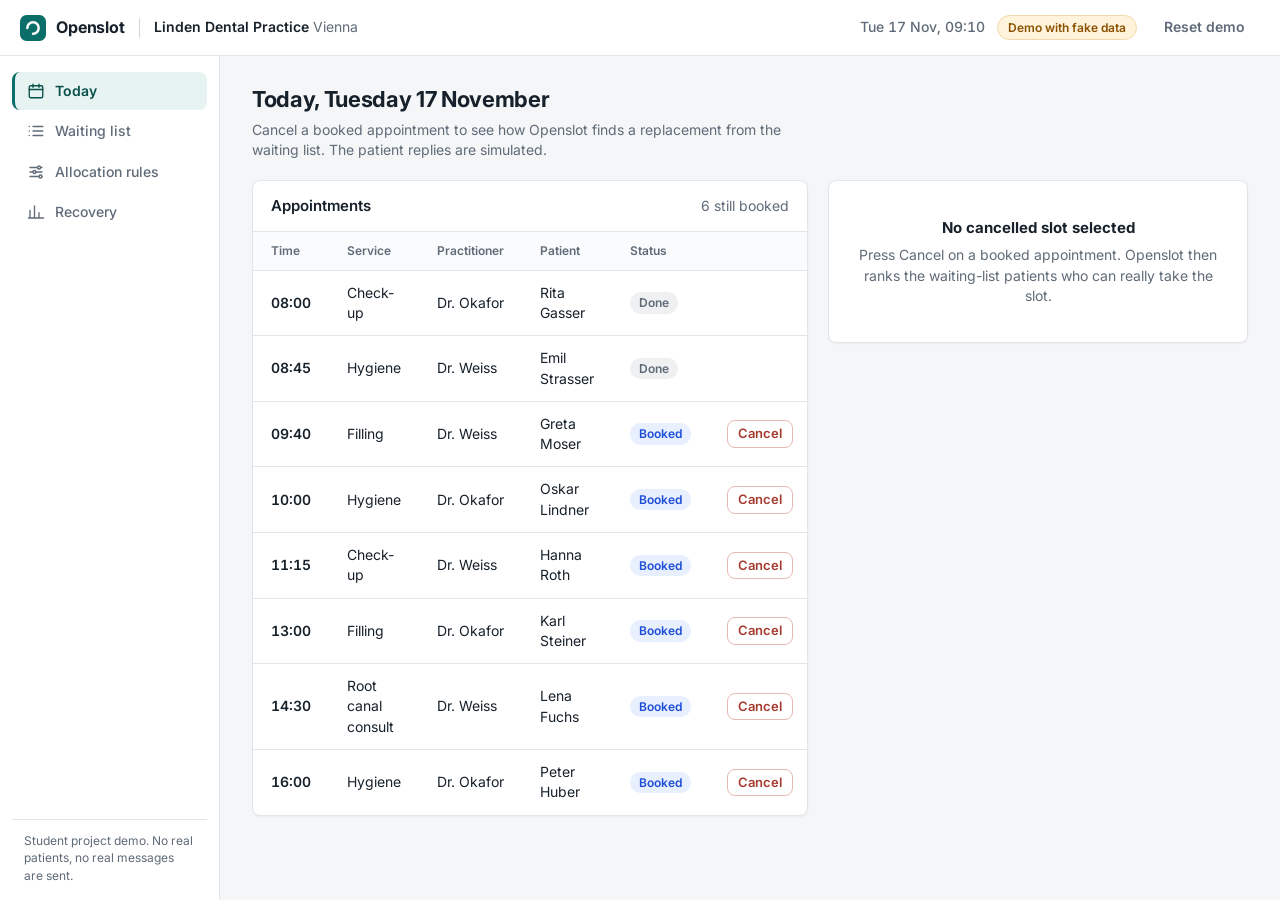
==== index.html @ 8bf47a6f "Openslot demo v1: today, waiting list, rules, recovery Co-Authored-By: Claude Sonnet 5.5 <noreply@an" ====
<!doctype html>
<html lang="en">
<head>
  <meta charset="utf-8">
  <meta name="viewport" content="width=device-width, initial-scale=1">
  <title>Openslot · Cancellation recovery demo</title>
  <meta name="description" content="Demo of Openslot, a cancellation recovery tool for independent clinics. All data is fictional.">
  <link rel="icon" href="data:image/svg+xml,%3Csvg xmlns='http://www.w3.org/2000/svg' viewBox='0 0 32 32'%3E%3Crect width='32' height='32' rx='8' fill='%230b6e68'/%3E%3Cpath d='M9 16a7 7 0 1 1 7 7' fill='none' stroke='white' stroke-width='3' stroke-linecap='round'/%3E%3C/svg%3E">
  <link rel="preconnect" href="https://fonts.googleapis.com">
  <link rel="preconnect" href="https://fonts.gstatic.com" crossorigin>
  <link href="https://fonts.googleapis.com/css2?family=Inter:wght@400;500;600;700&display=swap" rel="stylesheet">
  <link rel="stylesheet" href="styles.css">
</head>
<body>
  <a class="skip" href="#main">Skip to content</a>
  <header class="topbar">
    <div class="brand">
      <svg class="logo" viewBox="0 0 32 32" aria-hidden="true"><rect width="32" height="32" rx="8" fill="currentColor"/><path d="M9 16a7 7 0 1 1 7 7" fill="none" stroke="#fff" stroke-width="3" stroke-linecap="round"/></svg>
      <span class="wordmark">Openslot</span>
      <span class="divider" aria-hidden="true"></span>
      <span class="clinic">Linden Dental Practice <span class="muted">Vienna</span></span>
    </div>
    <div class="topbar-right">
      <span class="clock" id="clock" aria-live="polite"></span>
      <span class="demo-tag">Demo with fake data</span>
      <button class="btn ghost" id="reset" type="button">Reset demo</button>
    </div>
  </header>
  <div class="shell">
    <nav class="nav" aria-label="Main">
      <a href="#/today" data-route="today"><svg viewBox="0 0 24 24" aria-hidden="true"><rect x="3" y="5" width="18" height="16" rx="2"/><path d="M3 10h18M8 3v4M16 3v4"/></svg>Today</a>
      <a href="#/waiting" data-route="waiting"><svg viewBox="0 0 24 24" aria-hidden="true"><path d="M8 6h13M8 12h13M8 18h13M3 6h.01M3 12h.01M3 18h.01"/></svg>Waiting list</a>
      <a href="#/rules" data-route="rules"><svg viewBox="0 0 24 24" aria-hidden="true"><path d="M4 6h10M18 6h2M4 12h4M12 12h8M4 18h12M20 18h0"/><circle cx="16" cy="6" r="2"/><circle cx="10" cy="12" r="2"/><circle cx="18" cy="18" r="2"/></svg>Allocation rules</a>
      <a href="#/recovery" data-route="recovery"><svg viewBox="0 0 24 24" aria-hidden="true"><path d="M4 20V10M10 20V4M16 20v-7M22 20H2"/></svg>Recovery</a>
      <p class="nav-note">Student project demo. No real patients, no real messages are sent.</p>
    </nav>
    <main id="main" tabindex="-1"></main>
  </div>
  <div id="drawer-root"></div>
  <script src="app.js"></script>
</body>
</html>
---- styles.css ----
:root{
  --bg:#f5f6f7; --surface:#ffffff; --ink:#17212b; --muted:#5f6b78; --line:#e2e6ea; --line-strong:#cfd6dd;
  --brand:#0b6e68; --brand-ink:#08504c; --brand-bg:#e7f3f1;
  --warn:#8a5200; --warn-bg:#fff3dc; --bad:#a63a2f; --bad-bg:#fdeceb; --ok:#14683a; --ok-bg:#e6f4ea; --info:#1d4ed8; --info-bg:#e8effe;
  --radius:8px; --shadow:0 1px 2px rgba(16,24,40,.05);
  --font:"Inter",system-ui,-apple-system,"Segoe UI",Roboto,Helvetica,Arial,sans-serif;
}
*{box-sizing:border-box}
html,body{margin:0}
body{font-family:var(--font);background:var(--bg);color:var(--ink);font-size:14px;line-height:1.45;-webkit-font-smoothing:antialiased}
h1,h2,h3,p{margin:0}
button{font:inherit;color:inherit}
a{color:inherit}
.muted{color:var(--muted);font-weight:400}
.skip{position:absolute;left:-999px;top:8px;background:var(--ink);color:#fff;padding:8px 12px;border-radius:6px;z-index:100}
.skip:focus{left:8px}
:focus-visible{outline:2px solid var(--brand);outline-offset:2px;border-radius:4px}

/* top bar */
.topbar{height:56px;background:var(--surface);border-bottom:1px solid var(--line);display:flex;align-items:center;justify-content:space-between;padding:0 20px;position:sticky;top:0;z-index:20}
.brand{display:flex;align-items:center;gap:10px;min-width:0}
.logo{width:26px;height:26px;color:var(--brand);flex:none}
.wordmark{font-weight:700;font-size:16px;letter-spacing:-.01em}
.divider{width:1px;height:20px;background:var(--line-strong);margin:0 4px}
.clinic{font-weight:600;white-space:nowrap;overflow:hidden;text-overflow:ellipsis}
.topbar-right{display:flex;align-items:center;gap:12px}
.clock{font-variant-numeric:tabular-nums;color:var(--muted);font-weight:500}
.demo-tag{background:var(--warn-bg);color:var(--warn);border:1px solid #f0d9a8;padding:3px 10px;border-radius:999px;font-size:12px;font-weight:600;white-space:nowrap}

/* layout */
.shell{display:grid;grid-template-columns:220px 1fr;min-height:calc(100vh - 56px)}
.nav{background:var(--surface);border-right:1px solid var(--line);padding:16px 12px;display:flex;flex-direction:column;gap:2px}
.nav a{display:flex;align-items:center;gap:10px;padding:9px 12px;border-radius:var(--radius);text-decoration:none;font-weight:500;color:var(--muted);border-left:3px solid transparent}
.nav a svg{width:18px;height:18px;fill:none;stroke:currentColor;stroke-width:1.8;stroke-linecap:round;stroke-linejoin:round;flex:none}
.nav a:hover{background:#f1f3f5;color:var(--ink)}
.nav a[aria-current="page"]{background:var(--brand-bg);color:var(--brand-ink);border-left-color:var(--brand);font-weight:600}
.nav-note{margin-top:auto;font-size:12px;color:var(--muted);padding:12px 12px 0;border-top:1px solid var(--line)}
main{padding:28px 32px 56px;max-width:1380px;width:100%;outline:none}
.page-head{display:flex;align-items:flex-end;justify-content:space-between;gap:16px;margin-bottom:20px;flex-wrap:wrap}
.page-head h1{font-size:22px;letter-spacing:-.015em;font-weight:700}
.page-head p{color:var(--muted);margin-top:4px;max-width:62ch}

/* components */
.card{background:var(--surface);border:1px solid var(--line);border-radius:var(--radius);box-shadow:var(--shadow)}
.card-head{padding:14px 18px;border-bottom:1px solid var(--line);display:flex;justify-content:space-between;align-items:center;gap:12px}
.card-head h2{font-size:15px;font-weight:600}
.card-body{padding:18px}
.btn{border:1px solid var(--line-strong);background:var(--surface);padding:7px 14px;border-radius:var(--radius);font-weight:600;cursor:pointer;line-height:1.2}
.btn:hover{background:#f4f6f8}
.btn.primary{background:var(--brand);border-color:var(--brand);color:#fff}
.btn.primary:hover{background:var(--brand-ink)}
.btn.danger{color:var(--bad);border-color:#e7b9b4}
.btn.danger:hover{background:var(--bad-bg)}
.btn.ghost{border-color:transparent;color:var(--muted)}
.btn.ghost:hover{background:#eef0f2;color:var(--ink)}
.btn.small{padding:5px 10px;font-size:13px}
.btn[disabled]{opacity:.5;cursor:not-allowed}
.chip{display:inline-flex;align-items:center;gap:5px;padding:2px 9px;border-radius:999px;font-size:12px;font-weight:600;white-space:nowrap}
.chip.ok{background:var(--ok-bg);color:var(--ok)}
.chip.bad{background:var(--bad-bg);color:var(--bad)}
.chip.warn{background:var(--warn-bg);color:var(--warn)}
.chip.info{background:var(--info-bg);color:var(--info)}
.chip.neutral{background:#eef0f2;color:var(--muted)}
.chip.brand{background:var(--brand-bg);color:var(--brand-ink)}

/* tables */
table{border-collapse:collapse;width:100%}
th{text-align:left;font-size:12px;font-weight:600;color:var(--muted);padding:10px 18px;border-bottom:1px solid var(--line);background:#fafbfc;white-space:nowrap}
td{padding:12px 18px;border-bottom:1px solid var(--line);vertical-align:middle}
tr:last-child td{border-bottom:0}
tbody tr.row-sel{background:var(--brand-bg)}
tbody tr.clickable{cursor:pointer}
tbody tr.clickable:hover{background:#f7f9fa}
td.num,th.num{text-align:right;font-variant-numeric:tabular-nums}
.time{font-variant-numeric:tabular-nums;font-weight:600}
.dim{color:var(--muted)}
.table-wrap{overflow-x:auto}

/* today layout */
.split{display:grid;grid-template-columns:minmax(0,1fr) 420px;gap:20px;align-items:start}
.panel{position:sticky;top:76px}
.empty{padding:36px 24px;text-align:center;color:var(--muted)}
.empty h3{color:var(--ink);font-size:15px;margin-bottom:6px}
.slot-summary{display:grid;grid-template-columns:repeat(3,1fr);gap:12px;padding:16px 18px;border-bottom:1px solid var(--line)}
.kv span{display:block;font-size:12px;color:var(--muted);font-weight:500}
.kv strong{font-size:15px}
.section-title{font-size:12px;font-weight:600;color:var(--muted);text-transform:uppercase;letter-spacing:.04em;padding:14px 18px 8px}
.cand{display:grid;grid-template-columns:28px 1fr;gap:12px;padding:12px 18px;border-top:1px solid var(--line)}
.cand:first-of-type{border-top:0}
.rank{width:26px;height:26px;border-radius:50%;background:var(--brand-bg);color:var(--brand-ink);display:grid;place-items:center;font-weight:700;font-size:13px}
.cand.out .rank{background:#eef0f2;color:var(--muted)}
.cand-name{font-weight:600;display:flex;gap:8px;align-items:center;flex-wrap:wrap}
.cand-meta{color:var(--muted);font-size:13px;margin-top:2px}
.checks{display:flex;gap:6px;flex-wrap:wrap;margin-top:8px}
.panel-actions{padding:14px 18px;border-top:1px solid var(--line);display:flex;gap:10px;flex-wrap:wrap;background:#fafbfc;border-radius:0 0 var(--radius) var(--radius)}
.banner{margin:16px 18px;padding:12px 14px;border-radius:var(--radius);font-weight:500}
.banner.ok{background:var(--ok-bg);color:var(--ok)}
.banner.bad{background:var(--bad-bg);color:var(--bad)}
.banner.info{background:var(--info-bg);color:var(--info)}
.timeline{list-style:none;margin:0;padding:6px 18px 16px}
.timeline li{display:grid;grid-template-columns:52px 1fr;gap:8px;padding:6px 0;font-size:13px}
.timeline .t{color:var(--muted);font-variant-numeric:tabular-nums}

/* phone */
.phone-wrap{padding:18px;display:flex;justify-content:center;background:#fafbfc;border-bottom:1px solid var(--line)}
.phone{width:260px;background:#101820;border-radius:30px;padding:12px 10px 18px;box-shadow:0 8px 24px rgba(16,24,40,.18)}
.phone-notch{width:70px;height:6px;background:#2a3541;border-radius:4px;margin:0 auto 10px}
.phone-screen{background:#f2f4f6;border-radius:20px;padding:14px 12px;min-height:180px}
.phone-from{font-size:11px;color:var(--muted);text-align:center;margin-bottom:8px}
.sms{background:#fff;border:1px solid var(--line);border-radius:14px 14px 14px 4px;padding:10px 12px;font-size:13px;line-height:1.4}
.sms.reply{background:var(--brand);color:#fff;border-color:var(--brand);border-radius:14px 14px 4px 14px;margin:8px 0 0 36px;text-align:right}
.sms.reply.no{background:#5f6b78;border-color:#5f6b78}

/* rules */
.rule{display:grid;grid-template-columns:36px 1fr auto;gap:14px;align-items:center;padding:16px 18px;border-top:1px solid var(--line)}
.rule:first-child{border-top:0}
.rule .n{width:28px;height:28px;border-radius:50%;background:var(--brand-bg);color:var(--brand-ink);display:grid;place-items:center;font-weight:700}
.rule.off .n{background:#eef0f2;color:var(--muted)}
.rule h3{font-size:14.5px;font-weight:600}
.rule p{color:var(--muted);margin-top:2px;max-width:60ch}
.rule-ctrl{display:flex;gap:6px;align-items:center}
.switch{position:relative;width:38px;height:22px;flex:none}
.switch input{position:absolute;inset:0;opacity:0;margin:0;cursor:pointer}
.switch span{position:absolute;inset:0;background:#cdd4db;border-radius:999px;transition:background .15s}
.switch span::after{content:"";position:absolute;top:3px;left:3px;width:16px;height:16px;background:#fff;border-radius:50%;transition:transform .15s;box-shadow:0 1px 2px rgba(0,0,0,.2)}
.switch input:checked + span{background:var(--brand)}
.switch input:checked + span::after{transform:translateX(16px)}
.switch input:focus-visible + span{outline:2px solid var(--brand);outline-offset:2px}
.fixed-list{list-style:none;margin:0;padding:6px 18px 14px}
.fixed-list li{padding:8px 0;display:flex;gap:10px;align-items:flex-start;border-top:1px solid var(--line)}
.fixed-list li:first-child{border-top:0}
.tick{color:var(--brand);font-weight:700}
.two-col{display:grid;grid-template-columns:minmax(0,1.5fr) minmax(0,1fr);gap:20px;align-items:start}
.two-col.even{grid-template-columns:minmax(0,1fr) minmax(0,1fr)}
.log td{white-space:nowrap}

/* availability grid */
.mini{display:inline-grid;grid-template-columns:repeat(5,14px);gap:3px}
.mini i{display:block;width:14px;height:14px;border-radius:3px;background:#e7eaee}
.mini i.on{background:var(--brand)}
.mini-legend{display:flex;gap:6px;font-size:11px;color:var(--muted)}
.avail{display:grid;grid-template-columns:90px repeat(5,1fr);gap:6px;align-items:center}
.avail .h{font-size:12px;font-weight:600;color:var(--muted);text-align:center}
.avail .r{font-size:13px;font-weight:500}
.avail .r small{display:block;color:var(--muted);font-weight:400;font-size:11px}
.avail button{height:36px;border-radius:6px;border:1px solid var(--line-strong);background:#fff;cursor:pointer;font-weight:600;color:var(--muted)}
.avail button[aria-pressed="true"]{background:var(--brand);border-color:var(--brand);color:#fff}
.field{display:flex;flex-direction:column;gap:6px;margin-top:18px}
.field label{font-weight:600;font-size:13px}
select,input[type=search]{font:inherit;padding:8px 10px;border:1px solid var(--line-strong);border-radius:var(--radius);background:#fff;min-width:0}
.toolbar{display:flex;gap:10px;flex-wrap:wrap;align-items:center;padding:12px 18px;border-bottom:1px solid var(--line)}
.seg{display:inline-flex;border:1px solid var(--line-strong);border-radius:var(--radius);overflow:hidden}
.seg button{border:0;background:#fff;padding:6px 12px;cursor:pointer;font-weight:500;color:var(--muted);border-right:1px solid var(--line-strong)}
.seg button:last-child{border-right:0}
.seg button[aria-pressed="true"]{background:var(--brand-bg);color:var(--brand-ink);font-weight:600}

/* drawer */
.scrim{position:fixed;inset:0;background:rgba(16,24,40,.35);z-index:40}
.drawer{position:fixed;right:0;top:0;bottom:0;width:min(520px,100%);background:#fff;z-index:50;box-shadow:-8px 0 24px rgba(16,24,40,.15);display:flex;flex-direction:column}
.drawer-head{padding:18px 22px;border-bottom:1px solid var(--line);display:flex;justify-content:space-between;gap:12px;align-items:flex-start}
.drawer-head h2{font-size:17px}
.drawer-body{padding:20px 22px;overflow:auto;flex:1}
.drawer-foot{padding:14px 22px;border-top:1px solid var(--line);display:flex;justify-content:flex-end;gap:10px}
.note{font-size:13px;color:var(--muted);margin-top:14px}

/* recovery */
.kpis{display:grid;grid-template-columns:repeat(6,minmax(0,1fr));gap:14px;margin-bottom:20px}
.kpi{padding:16px 18px}
.kpi span{display:block;font-size:12px;color:var(--muted);font-weight:500}
.kpi strong{display:block;font-size:26px;letter-spacing:-.02em;margin-top:4px;font-variant-numeric:tabular-nums}
.kpi small{color:var(--muted);font-size:12px}
.chart{padding:8px 18px 18px}
.chart svg{width:100%;height:auto;display:block}
.chart text{font-family:var(--font)}

@media (max-width:1180px){
  .kpis{grid-template-columns:repeat(3,minmax(0,1fr))}
  .split{grid-template-columns:1fr}
  .panel{position:static}
  .two-col{grid-template-columns:1fr}
}
@media (max-width:820px){
  .shell{grid-template-columns:1fr}
  .nav{flex-direction:row;overflow-x:auto;border-right:0;border-bottom:1px solid var(--line);padding:8px 10px}
  .nav a{border-left:0;border-bottom:3px solid transparent;border-radius:6px;white-space:nowrap}
  .nav a[aria-current="page"]{border-bottom-color:var(--brand)}
  .nav-note{display:none}
  main{padding:20px 16px 48px}
  .topbar{padding:0 14px}
  .clinic,.divider,.clock{display:none}
  .kpis{grid-template-columns:repeat(2,minmax(0,1fr))}
  .demo-tag{font-size:11px;padding:3px 8px}
  .rule{grid-template-columns:32px 1fr}
  .rule-ctrl{grid-column:2}
}
@media (prefers-reduced-motion:reduce){*{transition:none!important}}
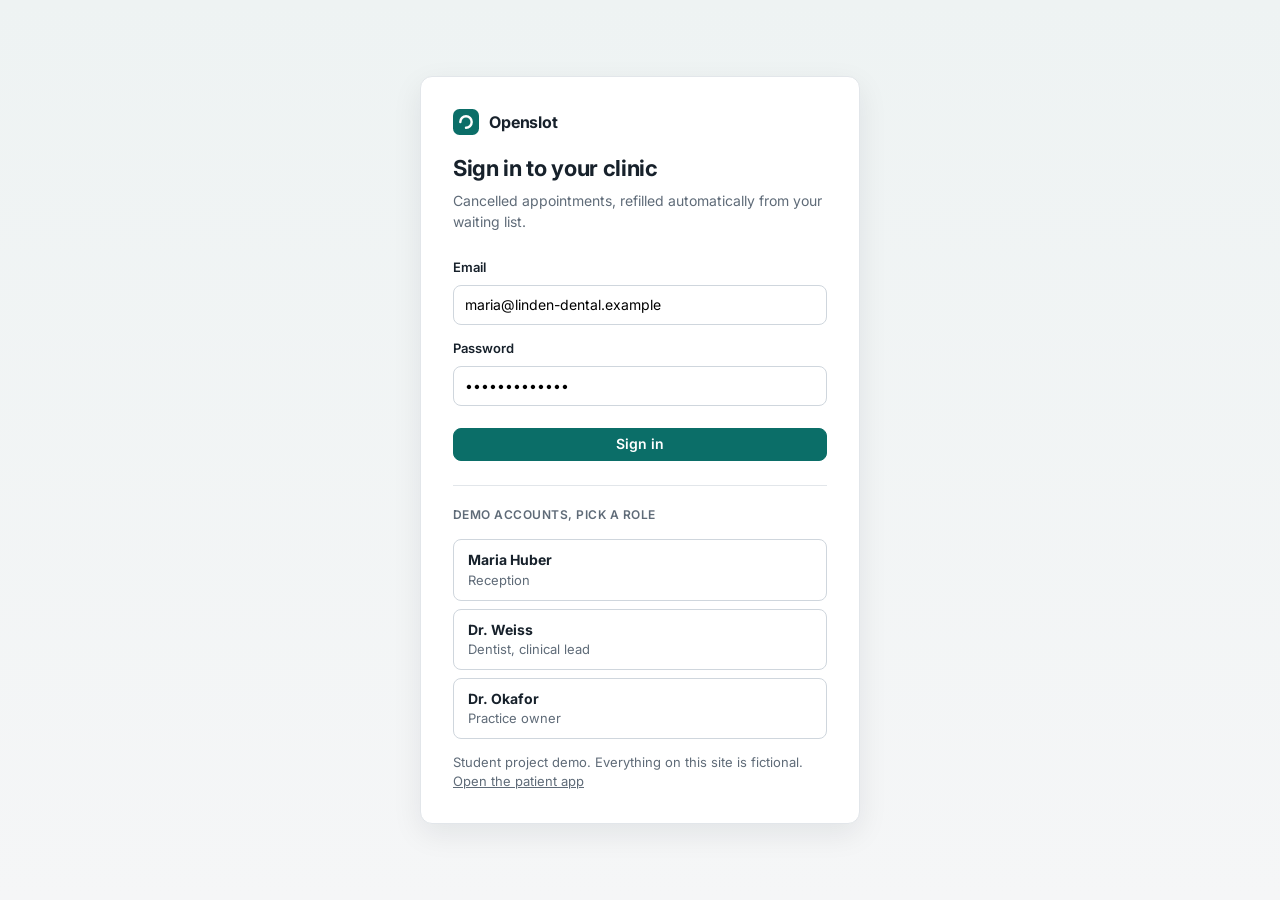
==== commit 6c864e4a: "Openslot v2: staff and patient apps, roles, live sync, offers with expiry, settings, audit log Co-Au" ====
--- a/index.html
+++ b/index.html
@@ -3,40 +3,16 @@
 <head>
   <meta charset="utf-8">
   <meta name="viewport" content="width=device-width, initial-scale=1">
-  <title>Openslot · Cancellation recovery demo</title>
-  <meta name="description" content="Demo of Openslot, a cancellation recovery tool for independent clinics. All data is fictional.">
+  <title>Openslot · Clinic app (demo)</title>
+  <meta name="description" content="Openslot demo for clinics: cancelled appointments are refilled from the waiting list. All data is fictional.">
   <link rel="icon" href="data:image/svg+xml,%3Csvg xmlns='http://www.w3.org/2000/svg' viewBox='0 0 32 32'%3E%3Crect width='32' height='32' rx='8' fill='%230b6e68'/%3E%3Cpath d='M9 16a7 7 0 1 1 7 7' fill='none' stroke='white' stroke-width='3' stroke-linecap='round'/%3E%3C/svg%3E">
-  <link rel="preconnect" href="https://fonts.googleapis.com">
-  <link rel="preconnect" href="https://fonts.gstatic.com" crossorigin>
+  <link rel="preconnect" href="https://fonts.googleapis.com"><link rel="preconnect" href="https://fonts.gstatic.com" crossorigin>
   <link href="https://fonts.googleapis.com/css2?family=Inter:wght@400;500;600;700&display=swap" rel="stylesheet">
   <link rel="stylesheet" href="styles.css">
 </head>
 <body>
-  <a class="skip" href="#main">Skip to content</a>
-  <header class="topbar">
-    <div class="brand">
-      <svg class="logo" viewBox="0 0 32 32" aria-hidden="true"><rect width="32" height="32" rx="8" fill="currentColor"/><path d="M9 16a7 7 0 1 1 7 7" fill="none" stroke="#fff" stroke-width="3" stroke-linecap="round"/></svg>
-      <span class="wordmark">Openslot</span>
-      <span class="divider" aria-hidden="true"></span>
-      <span class="clinic">Linden Dental Practice <span class="muted">Vienna</span></span>
-    </div>
-    <div class="topbar-right">
-      <span class="clock" id="clock" aria-live="polite"></span>
-      <span class="demo-tag">Demo with fake data</span>
-      <button class="btn ghost" id="reset" type="button">Reset demo</button>
-    </div>
-  </header>
-  <div class="shell">
-    <nav class="nav" aria-label="Main">
-      <a href="#/today" data-route="today"><svg viewBox="0 0 24 24" aria-hidden="true"><rect x="3" y="5" width="18" height="16" rx="2"/><path d="M3 10h18M8 3v4M16 3v4"/></svg>Today</a>
-      <a href="#/waiting" data-route="waiting"><svg viewBox="0 0 24 24" aria-hidden="true"><path d="M8 6h13M8 12h13M8 18h13M3 6h.01M3 12h.01M3 18h.01"/></svg>Waiting list</a>
-      <a href="#/rules" data-route="rules"><svg viewBox="0 0 24 24" aria-hidden="true"><path d="M4 6h10M18 6h2M4 12h4M12 12h8M4 18h12M20 18h0"/><circle cx="16" cy="6" r="2"/><circle cx="10" cy="12" r="2"/><circle cx="18" cy="18" r="2"/></svg>Allocation rules</a>
-      <a href="#/recovery" data-route="recovery"><svg viewBox="0 0 24 24" aria-hidden="true"><path d="M4 20V10M10 20V4M16 20v-7M22 20H2"/></svg>Recovery</a>
-      <p class="nav-note">Student project demo. No real patients, no real messages are sent.</p>
-    </nav>
-    <main id="main" tabindex="-1"></main>
-  </div>
-  <div id="drawer-root"></div>
-  <script src="app.js"></script>
+  <div id="app"></div>
+  <script src="core.js"></script>
+  <script src="staff.js"></script>
 </body>
 </html>
--- a/styles.css
+++ b/styles.css
@@ -194,3 +194,120 @@
   .rule-ctrl{grid-column:2}
 }
 @media (prefers-reduced-motion:reduce){*{transition:none!important}}
+
+/* ---------- v2 additions ---------- */
+input[type=email],input[type=password],input[type=text],input:not([type]),textarea{font:inherit;padding:9px 11px;border:1px solid var(--line-strong);border-radius:var(--radius);background:#fff;width:100%;min-width:0}
+textarea{resize:vertical}
+.btn.block{display:block;width:100%}
+.btn.big{padding:12px 18px;font-size:15px}
+.nowrap{white-space:nowrap}
+.plain{margin:0;padding-left:18px;color:var(--ink)}.plain li{margin:6px 0}
+.switch-row{display:flex;gap:12px;align-items:flex-start;cursor:pointer;font-weight:500}
+.switch-row .switch{margin-top:2px}
+.tool-row{display:flex;gap:8px;flex-wrap:wrap;margin:14px 0 6px}
+.drawer.small{width:min(380px,100%)}
+.banner.warn{background:var(--warn-bg);color:var(--warn)}
+.page-head + .banner{margin:0 0 18px}
+.form{display:flex;flex-direction:column;gap:2px}
+
+/* login */
+.login{min-height:100vh;display:grid;place-items:center;padding:24px;background:linear-gradient(180deg,#eef3f3,#f5f6f7)}
+.login-card,.pt-login{background:#fff;border:1px solid var(--line);border-radius:12px;box-shadow:0 10px 30px rgba(16,24,40,.08);padding:32px;width:min(440px,100%)}
+.login-card h1,.pt-login h1{font-size:22px;letter-spacing:-.015em;margin:18px 0 6px}
+.login-brand{display:flex;align-items:center;gap:10px}
+.login form{display:flex;flex-direction:column;gap:8px;margin-top:20px}
+.login form label{font-weight:600;font-size:13px;margin-top:6px}
+.login form .btn{margin-top:14px}
+.demo-accounts{margin-top:24px;padding-top:6px;border-top:1px solid var(--line)}
+.acct{display:flex;flex-direction:column;align-items:flex-start;width:100%;text-align:left;padding:10px 14px;border:1px solid var(--line-strong);border-radius:var(--radius);background:#fff;cursor:pointer;margin-top:8px}
+.acct:hover{background:var(--brand-bg);border-color:var(--brand)}
+.acct span{color:var(--muted);font-size:13px}
+
+/* topbar user */
+.user{display:flex;align-items:center;gap:10px;padding-left:12px;border-left:1px solid var(--line)}
+.avatar{width:30px;height:30px;border-radius:50%;background:var(--brand-bg);color:var(--brand-ink);display:grid;place-items:center;font-weight:700;font-size:12px}
+.user-t{display:flex;flex-direction:column;line-height:1.2}.user-t strong{font-size:13px}.user-t span{font-size:12px;color:var(--muted)}
+.badge{margin-left:auto;background:var(--warn);color:#fff;border-radius:999px;font-size:11px;font-weight:700;padding:1px 7px}
+
+/* tiles */
+.tiles{display:grid;grid-template-columns:repeat(4,minmax(0,1fr));gap:14px;margin-bottom:18px}
+.tile{padding:14px 18px;display:flex;justify-content:space-between;align-items:center}
+.tile span{color:var(--muted);font-weight:500}.tile strong{font-size:24px;font-variant-numeric:tabular-nums}
+.tile.hot{border-color:#e9c98d;background:var(--warn-bg)}
+
+/* schedule */
+.sched-card .card-head{border-bottom:1px solid var(--line)}
+.sched{display:grid;grid-template-columns:52px 1fr 1fr;padding:0 12px 14px}
+.sched-head{height:34px;display:flex;align-items:center;justify-content:center;font-weight:600;font-size:13px;color:var(--muted)}
+.sched-body{position:relative;border-left:1px solid var(--line)}
+.sched-axis .sched-body{border-left:0}
+.sched-axis span{position:absolute;right:8px;font-size:11px;color:var(--muted);font-variant-numeric:tabular-nums}
+.hline{position:absolute;left:0;right:0;border-top:1px solid #eef0f2}
+.sched-col{min-width:0}
+.blk{position:absolute;left:6px;right:6px;border:1px solid var(--line-strong);border-left:4px solid var(--info);background:#fff;border-radius:6px;padding:3px 8px;text-align:left;cursor:pointer;display:flex;flex-direction:row;gap:8px;align-items:flex-start;overflow:hidden;line-height:1.25}
+.blk-main{display:flex;flex-direction:column;min-width:0}
+.blk:hover{background:#f7f9fb}
+.blk-t{font-size:11px;color:var(--muted);font-variant-numeric:tabular-nums;font-weight:600}
+.blk-n{font-weight:600;font-size:13px;white-space:nowrap;overflow:hidden;text-overflow:ellipsis}
+.blk-s{font-size:12px;color:var(--muted);white-space:nowrap;overflow:hidden;text-overflow:ellipsis}
+.blk.done{background:#f3f4f6;border-left-color:#aab2bb;color:var(--muted)}
+.blk.cancelled{background:var(--warn-bg);border-color:#e9c98d;border-left-color:var(--warn)}
+.blk.cancelled.pending{background:var(--info-bg);border-color:#b8c9f5;border-left-color:var(--info)}
+.blk.refilled{background:var(--ok-bg);border-color:#b6dcc3;border-left-color:var(--ok)}
+.blk.unfilled{background:var(--bad-bg);border-color:#efc4c0;border-left-color:var(--bad)}
+.blk.sel{outline:2px solid var(--brand);outline-offset:1px}
+.nowline{position:absolute;left:-4px;right:0;border-top:2px solid #d4503f;z-index:3;pointer-events:none}
+.sched-axis .nowpill{background:#d4503f;color:#fff;font-size:10px;font-weight:700;padding:1px 5px;border-radius:4px;right:4px;z-index:4}
+.offers{list-style:none;margin:0;padding:0 18px 8px}
+.offers li{display:flex;justify-content:space-between;gap:10px;padding:9px 0;border-top:1px solid var(--line);flex-wrap:wrap}
+.offers li:first-child{border-top:0}
+.sms-peek{padding:0 18px 6px}
+.sms-peek .sms{margin-top:6px}
+
+/* modal and forms */
+.modal{position:fixed;left:50%;top:50%;transform:translate(-50%,-50%);width:min(460px,calc(100% - 24px));background:#fff;border-radius:12px;z-index:50;padding:24px;box-shadow:0 20px 50px rgba(16,24,40,.25)}
+.modal h2{font-size:18px;margin-bottom:14px}
+.modal form{display:flex;flex-direction:column;gap:8px}
+.modal label{font-weight:600;font-size:13px}
+fieldset{border:1px solid var(--line);border-radius:var(--radius);padding:8px 12px;margin:6px 0}
+legend{font-weight:600;font-size:13px;padding:0 6px}
+label.check{display:flex;gap:8px;align-items:flex-start;font-weight:500;margin:4px 0}
+label.check input{margin-top:3px}
+label.consent{background:var(--brand-bg);padding:10px 12px;border-radius:var(--radius);margin-top:6px}
+.modal-foot{display:flex;justify-content:flex-end;gap:10px;margin-top:16px}
+.toast{position:fixed;left:50%;bottom:24px;transform:translateX(-50%);background:var(--ink);color:#fff;padding:10px 18px;border-radius:999px;font-weight:500;z-index:80;box-shadow:0 8px 24px rgba(16,24,40,.3)}
+
+/* patient app */
+body.patient{background:#e9ecef}
+.pt-wrap{max-width:460px;margin:0 auto;min-height:100vh;background:var(--bg);display:flex;flex-direction:column;box-shadow:0 0 0 1px var(--line)}
+.pt-top{height:54px;background:#fff;border-bottom:1px solid var(--line);display:flex;align-items:center;justify-content:space-between;padding:0 14px;position:sticky;top:0;z-index:10}
+.pt-main{padding:18px 16px 96px;flex:1}
+.pt-h{font-size:22px;letter-spacing:-.015em;margin-bottom:12px}
+.pt-card{background:#fff;border:1px solid var(--line);border-radius:12px;padding:16px;margin-bottom:12px;box-shadow:var(--shadow)}
+.pt-card h3{font-size:16px;margin:8px 0 4px}
+.pt-card p{margin:4px 0;color:var(--ink)}
+.pt-card.offer{border:2px solid var(--brand);background:linear-gradient(#fff,#f3faf9)}
+.pt-card.ok{background:var(--ok-bg);border-color:#b6dcc3}
+.pt-actions{display:flex;gap:10px;flex-wrap:wrap;margin-top:14px}
+.pt-actions .btn.big{flex:1;min-width:140px}
+.countdown{color:var(--warn)}
+.days{display:flex;gap:6px;margin:6px 0 12px}
+.days span{padding:3px 9px;border-radius:999px;background:#eef0f2;color:var(--muted);font-size:12px;font-weight:600}
+.days span.on{background:var(--brand-bg);color:var(--brand-ink)}
+.pt-tabs{position:fixed;bottom:0;left:50%;transform:translateX(-50%);width:min(460px,100%);background:#fff;border-top:1px solid var(--line);display:flex;z-index:20}
+.pt-tabs a{flex:1;display:flex;flex-direction:column;align-items:center;gap:3px;padding:9px 4px 11px;text-decoration:none;color:var(--muted);font-size:11.5px;font-weight:600}
+.pt-tabs a svg{width:22px;height:22px;fill:none;stroke:currentColor;stroke-width:1.8;stroke-linecap:round;stroke-linejoin:round}
+.pt-tabs a[aria-current="page"]{color:var(--brand-ink)}
+.sms-row{margin-bottom:14px}
+.sms-row .dim{display:block;font-size:12px;margin-bottom:4px}
+.sms-row .btn{margin-top:8px}
+.pt-login{margin:24px auto;box-shadow:none;border:0;background:transparent;padding:20px 16px}
+.pt-wrap .avail{grid-template-columns:78px repeat(5,1fr)}
+.pt-wrap .avail button{height:44px}
+.muted{color:var(--muted)}
+
+@media (max-width:1180px){.tiles{grid-template-columns:repeat(2,minmax(0,1fr))}}
+@media (max-width:820px){.user-t{display:none}.sched{grid-template-columns:44px 1fr 1fr;padding:0 6px 10px}}
+
+a.btn{text-decoration:none;display:inline-block}
+@media (max-width:820px){.topbar .demo-tag{display:none}.topbar-right{gap:6px}.topbar .btn{white-space:nowrap}.wordmark{white-space:nowrap}}
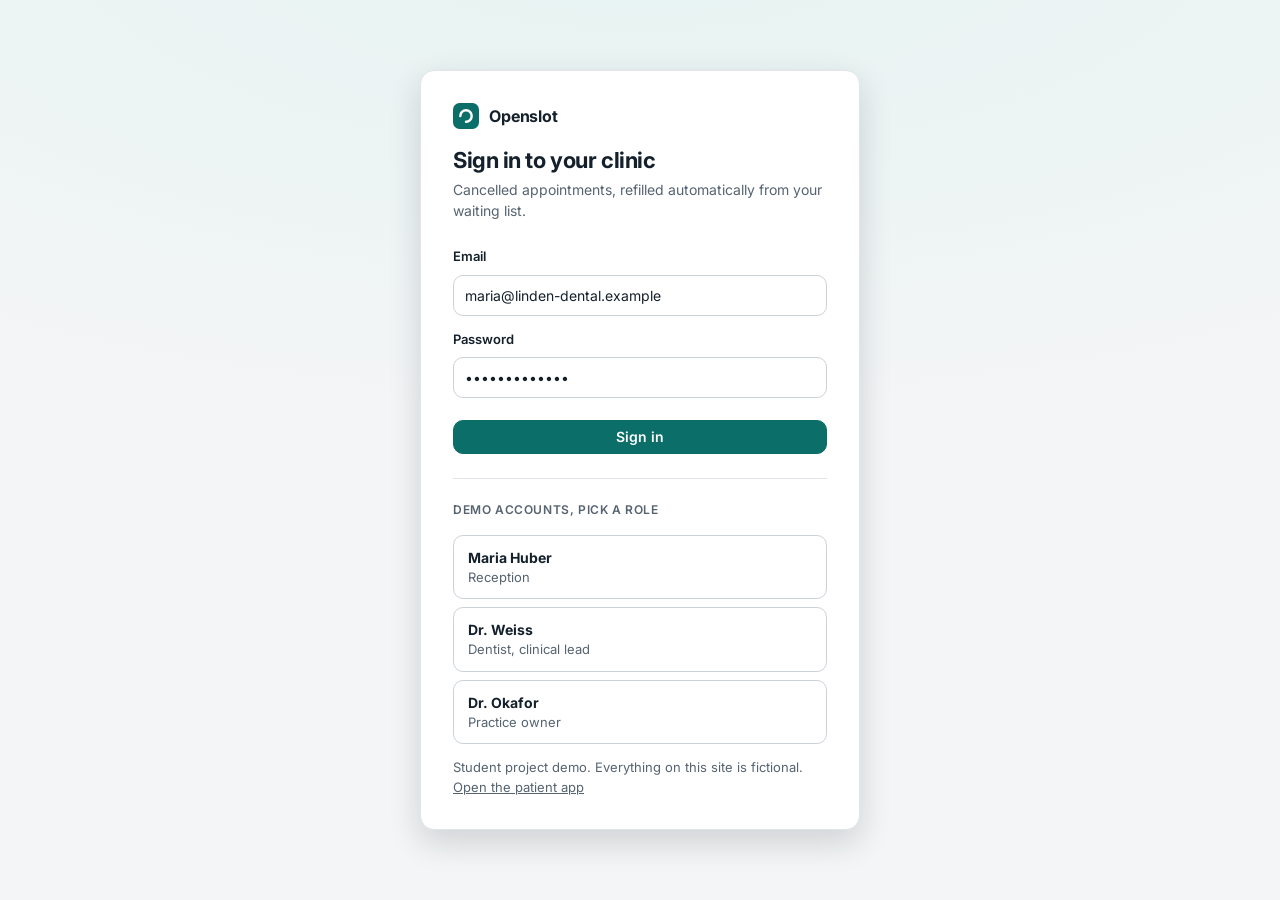
==== commit a1ef86e1: "Openslot v5: design system with dark mode, progress stepper, live-change highlight, phone tab bar, t" ====
--- a/index.html
+++ b/index.html
@@ -2,7 +2,9 @@
 <html lang="en">
 <head>
   <meta charset="utf-8">
-  <meta name="viewport" content="width=device-width, initial-scale=1">
+  <meta name="viewport" content="width=device-width, initial-scale=1, viewport-fit=cover">
+  <meta name="theme-color" content="#0b6e68">
+  <script>try{var t=localStorage.getItem('openslot-theme');if(t)document.documentElement.dataset.theme=t}catch(e){}</script>
   <title>Openslot · Clinic app (demo)</title>
   <meta name="description" content="Openslot demo for clinics: cancelled appointments are refilled from the waiting list. All data is fictional.">
   <link rel="icon" href="data:image/svg+xml,%3Csvg xmlns='http://www.w3.org/2000/svg' viewBox='0 0 32 32'%3E%3Crect width='32' height='32' rx='8' fill='%230b6e68'/%3E%3Cpath d='M9 16a7 7 0 1 1 7 7' fill='none' stroke='white' stroke-width='3' stroke-linecap='round'/%3E%3C/svg%3E">
@@ -12,6 +14,8 @@
 </head>
 <body>
   <div id="app"></div>
+  <script src="config.js"></script>
+  <script src="vendor/qrcode.js"></script>
   <script src="core.js"></script>
   <script src="staff.js"></script>
 </body>
--- a/styles.css
+++ b/styles.css
@@ -1,313 +1,429 @@
+/* Openslot demo styles. Tokens first, then base, layout, components, patient app, responsive, dark mode. */
 :root{
-  --bg:#f5f6f7; --surface:#ffffff; --ink:#17212b; --muted:#5f6b78; --line:#e2e6ea; --line-strong:#cfd6dd;
-  --brand:#0b6e68; --brand-ink:#08504c; --brand-bg:#e7f3f1;
-  --warn:#8a5200; --warn-bg:#fff3dc; --bad:#a63a2f; --bad-bg:#fdeceb; --ok:#14683a; --ok-bg:#e6f4ea; --info:#1d4ed8; --info-bg:#e8effe;
-  --radius:8px; --shadow:0 1px 2px rgba(16,24,40,.05);
+  --bg:#f3f5f6; --surface:#ffffff; --surface-2:#f8f9fa; --surface-3:#eef1f3;
+  --ink:#14202b; --muted:#566371; --line:#e1e5e9; --line-strong:#cbd2d9;
+  --brand:#0b6e68; --brand-strong:#084f4b; --brand-soft:#e5f3f1; --on-brand:#ffffff;
+  --info:#1d4ed8; --info-soft:#e8effe; --ok:#12733b; --ok-soft:#e3f4ea; --warn:#8a5200; --warn-soft:#fff3dc; --bad:#b3392e; --bad-soft:#fdecea;
+  --warn-line:#ecd29b; --info-line:#bccbf3; --ok-line:#b4dcc3; --bad-line:#f0c3be;
+  --now:#d4503f; --chart:#8fc4bf; --chart-live:#0b6e68;
+  --r-sm:6px; --r:10px; --r-lg:14px;
+  --shadow:0 1px 2px rgba(16,24,40,.05); --shadow-lg:0 12px 32px rgba(16,24,40,.16);
   --font:"Inter",system-ui,-apple-system,"Segoe UI",Roboto,Helvetica,Arial,sans-serif;
-}
+  --ease:cubic-bezier(.2,.7,.2,1);
+  color-scheme:light;
+}
+@media (prefers-color-scheme:dark){:root:not([data-theme="light"]){
+  --bg:#0e1418; --surface:#151d23; --surface-2:#1a242b; --surface-3:#212d35;
+  --ink:#e8edf1; --muted:#97a5b1; --line:#25313a; --line-strong:#364652;
+  --brand:#3bb8ac; --brand-strong:#66d3c8; --brand-soft:#123532; --on-brand:#04201d;
+  --info:#8aa9ff; --info-soft:#17244a; --ok:#5fcf8c; --ok-soft:#12301f; --warn:#f2bb66; --warn-soft:#38290b; --bad:#ff8c80; --bad-soft:#3a1916;
+  --warn-line:#5b4415; --info-line:#2b3d73; --ok-line:#1f5233; --bad-line:#6a2a25;
+  --now:#ff6b57; --chart:#2a6f69; --chart-live:#3bb8ac;
+  --shadow:0 1px 2px rgba(0,0,0,.4); --shadow-lg:0 12px 32px rgba(0,0,0,.55); color-scheme:dark;
+}}
+:root[data-theme="dark"]{
+  --bg:#0e1418; --surface:#151d23; --surface-2:#1a242b; --surface-3:#212d35;
+  --ink:#e8edf1; --muted:#97a5b1; --line:#25313a; --line-strong:#364652;
+  --brand:#3bb8ac; --brand-strong:#66d3c8; --brand-soft:#123532; --on-brand:#04201d;
+  --info:#8aa9ff; --info-soft:#17244a; --ok:#5fcf8c; --ok-soft:#12301f; --warn:#f2bb66; --warn-soft:#38290b; --bad:#ff8c80; --bad-soft:#3a1916;
+  --warn-line:#5b4415; --info-line:#2b3d73; --ok-line:#1f5233; --bad-line:#6a2a25;
+  --now:#ff6b57; --chart:#2a6f69; --chart-live:#3bb8ac;
+  --shadow:0 1px 2px rgba(0,0,0,.4); --shadow-lg:0 12px 32px rgba(0,0,0,.55); color-scheme:dark;
+}
+
+/* ---------- base ---------- */
 *{box-sizing:border-box}
 html,body{margin:0}
-body{font-family:var(--font);background:var(--bg);color:var(--ink);font-size:14px;line-height:1.45;-webkit-font-smoothing:antialiased}
+body{font-family:var(--font);background:var(--bg);color:var(--ink);font-size:14px;line-height:1.5;-webkit-font-smoothing:antialiased;text-rendering:optimizeLegibility}
 h1,h2,h3,p{margin:0}
-button{font:inherit;color:inherit}
+h1{font-size:24px;line-height:1.2;letter-spacing:-.02em;font-weight:700}
+h2{letter-spacing:-.01em}
+button,input,select,textarea{font:inherit;color:inherit}
 a{color:inherit}
 .muted{color:var(--muted);font-weight:400}
-.skip{position:absolute;left:-999px;top:8px;background:var(--ink);color:#fff;padding:8px 12px;border-radius:6px;z-index:100}
+.dim{color:var(--muted)}
+.nowrap{white-space:nowrap}
+.skip{position:absolute;left:-999px;top:8px;background:var(--ink);color:var(--bg);padding:8px 12px;border-radius:var(--r-sm);z-index:200}
 .skip:focus{left:8px}
 :focus-visible{outline:2px solid var(--brand);outline-offset:2px;border-radius:4px}
-
-/* top bar */
-.topbar{height:56px;background:var(--surface);border-bottom:1px solid var(--line);display:flex;align-items:center;justify-content:space-between;padding:0 20px;position:sticky;top:0;z-index:20}
+::selection{background:var(--brand-soft)}
+.num,td.num,th.num{text-align:right;font-variant-numeric:tabular-nums;white-space:nowrap}
+.time{font-variant-numeric:tabular-nums;font-weight:600}
+
+/* ---------- top bar ---------- */
+.topbar{height:58px;background:var(--surface);border-bottom:1px solid var(--line);display:flex;align-items:center;justify-content:space-between;gap:12px;padding:0 20px;position:sticky;top:0;z-index:30}
 .brand{display:flex;align-items:center;gap:10px;min-width:0}
 .logo{width:26px;height:26px;color:var(--brand);flex:none}
-.wordmark{font-weight:700;font-size:16px;letter-spacing:-.01em}
+.wordmark{font-weight:700;font-size:16px;letter-spacing:-.01em;white-space:nowrap}
 .divider{width:1px;height:20px;background:var(--line-strong);margin:0 4px}
 .clinic{font-weight:600;white-space:nowrap;overflow:hidden;text-overflow:ellipsis}
-.topbar-right{display:flex;align-items:center;gap:12px}
-.clock{font-variant-numeric:tabular-nums;color:var(--muted);font-weight:500}
-.demo-tag{background:var(--warn-bg);color:var(--warn);border:1px solid #f0d9a8;padding:3px 10px;border-radius:999px;font-size:12px;font-weight:600;white-space:nowrap}
-
-/* layout */
-.shell{display:grid;grid-template-columns:220px 1fr;min-height:calc(100vh - 56px)}
-.nav{background:var(--surface);border-right:1px solid var(--line);padding:16px 12px;display:flex;flex-direction:column;gap:2px}
-.nav a{display:flex;align-items:center;gap:10px;padding:9px 12px;border-radius:var(--radius);text-decoration:none;font-weight:500;color:var(--muted);border-left:3px solid transparent}
-.nav a svg{width:18px;height:18px;fill:none;stroke:currentColor;stroke-width:1.8;stroke-linecap:round;stroke-linejoin:round;flex:none}
-.nav a:hover{background:#f1f3f5;color:var(--ink)}
-.nav a[aria-current="page"]{background:var(--brand-bg);color:var(--brand-ink);border-left-color:var(--brand);font-weight:600}
+.topbar-right{display:flex;align-items:center;gap:10px}
+.clock{font-variant-numeric:tabular-nums;color:var(--muted);font-weight:500;white-space:nowrap}
+.demo-tag{background:var(--warn-soft);color:var(--warn);border:1px solid var(--warn-line);padding:3px 10px;border-radius:999px;font-size:12px;font-weight:600;white-space:nowrap}
+.sync{font-size:12px;font-weight:600;padding:3px 10px;border-radius:999px;white-space:nowrap;display:inline-flex;gap:6px;align-items:center}
+.sync::before{content:"";width:7px;height:7px;border-radius:50%;background:currentColor}
+.sync.live{background:var(--ok-soft);color:var(--ok)}
+.sync.live::before{animation:pulse 2s infinite}
+.sync.off{background:var(--surface-3);color:var(--muted)}
+.sync.wait{background:var(--info-soft);color:var(--info)}
+.sync.wait::before{animation:pulse .8s infinite}
+.user{display:flex;align-items:center;gap:10px;padding-left:12px;border-left:1px solid var(--line)}
+.avatar{width:30px;height:30px;border-radius:50%;background:var(--brand-soft);color:var(--brand-strong);display:grid;place-items:center;font-weight:700;font-size:12px;flex:none}
+.user-t{display:flex;flex-direction:column;line-height:1.2}.user-t strong{font-size:13px}.user-t span{font-size:12px;color:var(--muted)}
+
+/* ---------- layout ---------- */
+.shell{display:grid;grid-template-columns:232px minmax(0,1fr);min-height:calc(100vh - 58px)}
+.nav{background:var(--surface);border-right:1px solid var(--line);padding:14px 12px;display:flex;flex-direction:column;gap:2px;position:sticky;top:58px;height:calc(100vh - 58px);align-self:start}
+.nav a{display:flex;align-items:center;gap:12px;padding:9px 12px;border-radius:var(--r);text-decoration:none;font-weight:500;color:var(--muted);transition:background .15s,color .15s}
+.nav a svg{width:19px;height:19px;fill:none;stroke:currentColor;stroke-width:1.8;stroke-linecap:round;stroke-linejoin:round;flex:none}
+.nav a:hover{background:var(--surface-3);color:var(--ink)}
+.nav a[aria-current="page"]{background:var(--brand-soft);color:var(--brand-strong);font-weight:600}
+.badge{margin-left:auto;background:var(--warn);color:#fff;border-radius:999px;font-size:11px;font-weight:700;padding:1px 7px;min-width:20px;text-align:center}
 .nav-note{margin-top:auto;font-size:12px;color:var(--muted);padding:12px 12px 0;border-top:1px solid var(--line)}
-main{padding:28px 32px 56px;max-width:1380px;width:100%;outline:none}
-.page-head{display:flex;align-items:flex-end;justify-content:space-between;gap:16px;margin-bottom:20px;flex-wrap:wrap}
-.page-head h1{font-size:22px;letter-spacing:-.015em;font-weight:700}
-.page-head p{color:var(--muted);margin-top:4px;max-width:62ch}
-
-/* components */
-.card{background:var(--surface);border:1px solid var(--line);border-radius:var(--radius);box-shadow:var(--shadow)}
+main{padding:28px 32px 64px;max-width:1400px;width:100%;outline:none;min-width:0}
+.page-head{display:flex;align-items:flex-end;justify-content:space-between;gap:16px;margin-bottom:22px;flex-wrap:wrap}
+.page-head p{color:var(--muted);margin-top:6px;max-width:64ch}
+.split{display:grid;grid-template-columns:minmax(0,1fr) 420px;gap:20px;align-items:start}
+.two-col{display:grid;grid-template-columns:minmax(0,1.5fr) minmax(0,1fr);gap:20px;align-items:start}
+.two-col.even{grid-template-columns:minmax(0,1fr) minmax(0,1fr)}
+.panel{position:sticky;top:78px;scroll-margin-top:72px}
+
+/* ---------- components ---------- */
+.card{background:var(--surface);border:1px solid var(--line);border-radius:var(--r);box-shadow:var(--shadow)}
 .card-head{padding:14px 18px;border-bottom:1px solid var(--line);display:flex;justify-content:space-between;align-items:center;gap:12px}
 .card-head h2{font-size:15px;font-weight:600}
 .card-body{padding:18px}
-.btn{border:1px solid var(--line-strong);background:var(--surface);padding:7px 14px;border-radius:var(--radius);font-weight:600;cursor:pointer;line-height:1.2}
-.btn:hover{background:#f4f6f8}
-.btn.primary{background:var(--brand);border-color:var(--brand);color:#fff}
-.btn.primary:hover{background:var(--brand-ink)}
-.btn.danger{color:var(--bad);border-color:#e7b9b4}
-.btn.danger:hover{background:var(--bad-bg)}
-.btn.ghost{border-color:transparent;color:var(--muted)}
-.btn.ghost:hover{background:#eef0f2;color:var(--ink)}
+.btn{border:1px solid var(--line-strong);background:var(--surface);padding:7px 14px;border-radius:var(--r);font-weight:600;cursor:pointer;line-height:1.25;transition:background .15s,border-color .15s,transform .05s;text-decoration:none;display:inline-block;text-align:center}
+.btn:hover{background:var(--surface-3)}
+.btn:active{transform:translateY(1px)}
+.btn.primary{background:var(--brand);border-color:var(--brand);color:var(--on-brand)}
+.btn.primary:hover{background:var(--brand-strong);border-color:var(--brand-strong)}
+.btn.danger{color:var(--bad);border-color:var(--bad-line)}
+.btn.danger:hover{background:var(--bad-soft)}
+.btn.ghost{border-color:transparent;background:transparent;color:var(--muted)}
+.btn.ghost:hover{background:var(--surface-3);color:var(--ink)}
 .btn.small{padding:5px 10px;font-size:13px}
-.btn[disabled]{opacity:.5;cursor:not-allowed}
+.btn.big{padding:13px 18px;font-size:15px;border-radius:12px}
+.btn.block{display:block;width:100%}
+.btn[disabled]{opacity:.45;cursor:not-allowed;transform:none}
 .chip{display:inline-flex;align-items:center;gap:5px;padding:2px 9px;border-radius:999px;font-size:12px;font-weight:600;white-space:nowrap}
-.chip.ok{background:var(--ok-bg);color:var(--ok)}
-.chip.bad{background:var(--bad-bg);color:var(--bad)}
-.chip.warn{background:var(--warn-bg);color:var(--warn)}
-.chip.info{background:var(--info-bg);color:var(--info)}
-.chip.neutral{background:#eef0f2;color:var(--muted)}
-.chip.brand{background:var(--brand-bg);color:var(--brand-ink)}
+.chip.ok{background:var(--ok-soft);color:var(--ok)}.chip.bad{background:var(--bad-soft);color:var(--bad)}.chip.warn{background:var(--warn-soft);color:var(--warn)}
+.chip.info{background:var(--info-soft);color:var(--info)}.chip.neutral{background:var(--surface-3);color:var(--muted)}.chip.brand{background:var(--brand-soft);color:var(--brand-strong)}
+.banner{margin:16px 18px;padding:12px 14px;border-radius:var(--r);font-weight:500}
+.banner.ok{background:var(--ok-soft);color:var(--ok)}.banner.bad{background:var(--bad-soft);color:var(--bad)}.banner.info{background:var(--info-soft);color:var(--info)}.banner.warn{background:var(--warn-soft);color:var(--warn)}
+.page-head + .banner{margin:0 0 18px}
+.offline-banner{background:var(--warn-soft);color:var(--warn);border-bottom:1px solid var(--warn-line);padding:8px 20px;font-weight:500;font-size:13px;text-align:center}
+.note{font-size:13px;color:var(--muted);margin-top:14px}
+.section-title{font-size:12px;font-weight:600;color:var(--muted);text-transform:uppercase;letter-spacing:.05em;padding:16px 18px 8px}
+.kv span{display:block;font-size:12px;color:var(--muted);font-weight:500}
+.kv strong{font-size:15px}
+.plain{margin:0;padding-left:18px}.plain li{margin:6px 0}
+.form{display:flex;flex-direction:column;gap:2px}
+
+input[type=email],input[type=password],input[type=text],input[type=search],input:not([type]),textarea,select{padding:9px 11px;border:1px solid var(--line-strong);border-radius:var(--r);background:var(--surface);width:100%;min-width:0;transition:border-color .15s,box-shadow .15s}
+select{width:auto}
+.field select,.modal select,.pt-card select{width:100%}
+input:focus,textarea:focus,select:focus{outline:none;border-color:var(--brand);box-shadow:0 0 0 3px var(--brand-soft)}
+textarea{resize:vertical}
+.field{display:flex;flex-direction:column;gap:6px;margin-top:18px}
+.field label,.modal label,.login form label{font-weight:600;font-size:13px}
+fieldset{border:1px solid var(--line);border-radius:var(--r);padding:8px 12px;margin:6px 0}
+legend{font-weight:600;font-size:13px;padding:0 6px}
+label.check{display:flex;gap:10px;align-items:flex-start;font-weight:500;margin:4px 0;font-size:14px}
+label.check input{margin-top:3px;accent-color:var(--brand);width:auto}
+label.consent{background:var(--brand-soft);padding:10px 12px;border-radius:var(--r);margin-top:8px}
+.switch-row{display:flex;gap:12px;align-items:flex-start;cursor:pointer;font-weight:500}
+.switch{position:relative;width:40px;height:23px;flex:none}
+.switch input{position:absolute;inset:0;opacity:0;margin:0;cursor:pointer;width:100%;height:100%}
+.switch span{position:absolute;inset:0;background:var(--line-strong);border-radius:999px;transition:background .15s}
+.switch span::after{content:"";position:absolute;top:3px;left:3px;width:17px;height:17px;background:#fff;border-radius:50%;transition:transform .18s var(--ease);box-shadow:0 1px 2px rgba(0,0,0,.3)}
+.switch input:checked + span{background:var(--brand)}
+.switch input:checked + span::after{transform:translateX(17px)}
+.switch input:focus-visible + span{outline:2px solid var(--brand);outline-offset:2px}
+.switch input:disabled + span{opacity:.5}
 
 /* tables */
+.table-wrap{overflow-x:auto}
 table{border-collapse:collapse;width:100%}
-th{text-align:left;font-size:12px;font-weight:600;color:var(--muted);padding:10px 18px;border-bottom:1px solid var(--line);background:#fafbfc;white-space:nowrap}
+th{text-align:left;font-size:12px;font-weight:600;color:var(--muted);padding:10px 18px;border-bottom:1px solid var(--line);background:var(--surface-2);white-space:nowrap;position:sticky;top:0}
 td{padding:12px 18px;border-bottom:1px solid var(--line);vertical-align:middle}
 tr:last-child td{border-bottom:0}
-tbody tr.row-sel{background:var(--brand-bg)}
-tbody tr.clickable{cursor:pointer}
-tbody tr.clickable:hover{background:#f7f9fa}
-td.num,th.num{text-align:right;font-variant-numeric:tabular-nums}
-.time{font-variant-numeric:tabular-nums;font-weight:600}
-.dim{color:var(--muted)}
-.table-wrap{overflow-x:auto}
-
-/* today layout */
-.split{display:grid;grid-template-columns:minmax(0,1fr) 420px;gap:20px;align-items:start}
-.panel{position:sticky;top:76px}
-.empty{padding:36px 24px;text-align:center;color:var(--muted)}
-.empty h3{color:var(--ink);font-size:15px;margin-bottom:6px}
+tbody tr.clickable{cursor:pointer;transition:background .12s}
+tbody tr.clickable:hover{background:var(--surface-2)}
+tbody tr.row-sel{background:var(--brand-soft)}
+.log td{white-space:nowrap}
+.toolbar{display:flex;gap:10px;flex-wrap:wrap;align-items:center;padding:12px 18px;border-bottom:1px solid var(--line)}
+.toolbar > *{min-width:0}
+.toolbar input[type=search]{width:240px}
+.seg{display:inline-flex;border:1px solid var(--line-strong);border-radius:var(--r);overflow:hidden;background:var(--surface)}
+.seg button{border:0;background:transparent;padding:6px 12px;cursor:pointer;font-weight:500;color:var(--muted);border-right:1px solid var(--line-strong)}
+.seg button:last-child{border-right:0}
+.seg button[aria-pressed="true"]{background:var(--brand-soft);color:var(--brand-strong);font-weight:600}
+.mini{display:inline-grid;grid-template-columns:repeat(5,14px);gap:3px}
+.mini i{display:block;width:14px;height:14px;border-radius:3px;background:var(--surface-3)}
+.mini i.on{background:var(--brand)}
+
+/* tiles and kpis */
+.tiles{display:grid;grid-template-columns:repeat(4,minmax(0,1fr));gap:14px;margin-bottom:18px}
+.tile{padding:14px 18px;display:flex;justify-content:space-between;align-items:center;transition:background .2s,border-color .2s}
+.tile span{color:var(--muted);font-weight:500}
+.tile strong{font-size:26px;letter-spacing:-.02em;font-variant-numeric:tabular-nums}
+.tile.hot{border-color:var(--warn-line);background:var(--warn-soft)}
+.kpis{display:grid;grid-template-columns:repeat(4,minmax(0,1fr));gap:14px;margin-bottom:20px}
+.kpi{padding:16px 18px}
+.kpi span{display:block;font-size:12px;color:var(--muted);font-weight:500}
+.kpi strong{display:block;font-size:28px;letter-spacing:-.02em;margin-top:4px;font-variant-numeric:tabular-nums;line-height:1.1}
+.kpi small{color:var(--muted);font-size:12px}
+.chart{padding:8px 18px 18px}
+.chart svg{width:100%;height:auto;display:block}
+.chart text{font-family:var(--font);fill:var(--muted)}
+.chart .val{fill:var(--ink);font-weight:600}
+.chart .bar{fill:var(--chart)}.chart .bar.live{fill:var(--chart-live)}
+.chart .gl{stroke:var(--line)}
+
+/* schedule */
+.sched-card .card-head{border-bottom:1px solid var(--line)}
+.legend{display:flex;gap:12px;flex-wrap:wrap;font-size:12px;color:var(--muted);padding:10px 18px 0}
+.legend span{display:inline-flex;align-items:center;gap:6px}
+.legend i{width:10px;height:10px;border-radius:3px;display:inline-block}
+.sched{display:grid;grid-template-columns:52px 1fr 1fr;padding:0 12px 16px}
+.sched-head{height:36px;display:flex;align-items:center;justify-content:center;font-weight:600;font-size:13px;color:var(--muted)}
+.sched-body{position:relative;border-left:1px solid var(--line)}
+.sched-axis .sched-body{border-left:0}
+.sched-axis span{position:absolute;right:8px;font-size:11px;color:var(--muted);font-variant-numeric:tabular-nums}
+.hline{position:absolute;left:0;right:0;border-top:1px solid var(--surface-3)}
+.sched-col{min-width:0}
+.blk{position:absolute;left:6px;right:6px;border:1px solid var(--line-strong);border-left:4px solid var(--info);background:var(--surface);border-radius:var(--r-sm);padding:3px 8px;text-align:left;cursor:pointer;display:flex;flex-direction:row;gap:8px;align-items:flex-start;overflow:hidden;line-height:1.25;transition:background .2s,border-color .2s,box-shadow .15s}
+.blk:hover{box-shadow:0 2px 8px rgba(16,24,40,.12)}
+.blk-main{display:flex;flex-direction:column;min-width:0}
+.blk-t{font-size:11px;color:var(--muted);font-variant-numeric:tabular-nums;font-weight:600}
+.blk-n{font-weight:600;font-size:13px;white-space:nowrap;overflow:hidden;text-overflow:ellipsis}
+.blk-s{font-size:12px;color:var(--muted);white-space:nowrap;overflow:hidden;text-overflow:ellipsis}
+.blk.done{background:var(--surface-2);border-left-color:var(--line-strong);color:var(--muted)}
+.blk.cancelled{background:var(--warn-soft);border-color:var(--warn-line);border-left-color:var(--warn)}
+.blk.cancelled.pending{background:var(--info-soft);border-color:var(--info-line);border-left-color:var(--info)}
+.blk.refilled{background:var(--ok-soft);border-color:var(--ok-line);border-left-color:var(--ok)}
+.blk.unfilled{background:var(--bad-soft);border-color:var(--bad-line);border-left-color:var(--bad)}
+.blk.sel{outline:2px solid var(--brand);outline-offset:1px}
+.blk.flash{animation:flash 1.6s var(--ease)}
+.nowline{position:absolute;left:-4px;right:0;border-top:2px solid var(--now);z-index:3;pointer-events:none}
+.sched-axis .nowpill{background:var(--now);color:#fff;font-size:10px;font-weight:700;padding:1px 5px;border-radius:4px;right:4px;z-index:4}
+.offers{list-style:none;margin:0;padding:0 18px 8px}
+.offers li{display:flex;justify-content:space-between;gap:10px;padding:9px 0;border-top:1px solid var(--line);flex-wrap:wrap}
+.offers li:first-child{border-top:0}
+.sms-peek{padding:0 18px 6px}
+.sms{background:var(--surface-2);border:1px solid var(--line);border-radius:14px 14px 14px 4px;padding:10px 12px;font-size:13px;line-height:1.4;margin-top:6px}
+
+/* panel */
+.empty{padding:40px 24px;text-align:center;color:var(--muted)}
+.empty svg{width:64px;height:64px;color:var(--line-strong);margin-bottom:10px}
+.empty h3{color:var(--ink);font-size:16px;margin-bottom:6px}
 .slot-summary{display:grid;grid-template-columns:repeat(3,1fr);gap:12px;padding:16px 18px;border-bottom:1px solid var(--line)}
-.kv span{display:block;font-size:12px;color:var(--muted);font-weight:500}
-.kv strong{font-size:15px}
-.section-title{font-size:12px;font-weight:600;color:var(--muted);text-transform:uppercase;letter-spacing:.04em;padding:14px 18px 8px}
+.stepper{display:flex;padding:18px 18px 8px}
+.step{flex:1;position:relative;text-align:center;font-size:11.5px;color:var(--muted);font-weight:600;padding:0 2px}
+.step i{display:grid;place-items:center;width:24px;height:24px;border-radius:50%;margin:0 auto 6px;background:var(--surface-3);color:var(--muted);font-style:normal;font-size:12px;position:relative;z-index:1;transition:background .3s,color .3s,box-shadow .3s}
+.step::before{content:"";position:absolute;top:11px;left:-50%;width:100%;height:2px;background:var(--line);transition:background .3s}
+.step:first-child::before{display:none}
+.step.done i,.step.current i{background:var(--brand);color:var(--on-brand)}
+.step.done::before,.step.current::before{background:var(--brand)}
+.step.current i{box-shadow:0 0 0 4px var(--brand-soft)}
+.step.current,.step.done{color:var(--ink)}
+.step.bad i{background:var(--bad);color:#fff}.step.bad::before{background:var(--bad)}.step.bad{color:var(--bad)}
 .cand{display:grid;grid-template-columns:28px 1fr;gap:12px;padding:12px 18px;border-top:1px solid var(--line)}
-.cand:first-of-type{border-top:0}
-.rank{width:26px;height:26px;border-radius:50%;background:var(--brand-bg);color:var(--brand-ink);display:grid;place-items:center;font-weight:700;font-size:13px}
-.cand.out .rank{background:#eef0f2;color:var(--muted)}
+.rank{width:26px;height:26px;border-radius:50%;background:var(--brand-soft);color:var(--brand-strong);display:grid;place-items:center;font-weight:700;font-size:13px}
+.cand.out .rank{background:var(--surface-3);color:var(--muted)}
 .cand-name{font-weight:600;display:flex;gap:8px;align-items:center;flex-wrap:wrap}
 .cand-meta{color:var(--muted);font-size:13px;margin-top:2px}
 .checks{display:flex;gap:6px;flex-wrap:wrap;margin-top:8px}
-.panel-actions{padding:14px 18px;border-top:1px solid var(--line);display:flex;gap:10px;flex-wrap:wrap;background:#fafbfc;border-radius:0 0 var(--radius) var(--radius)}
-.banner{margin:16px 18px;padding:12px 14px;border-radius:var(--radius);font-weight:500}
-.banner.ok{background:var(--ok-bg);color:var(--ok)}
-.banner.bad{background:var(--bad-bg);color:var(--bad)}
-.banner.info{background:var(--info-bg);color:var(--info)}
-.timeline{list-style:none;margin:0;padding:6px 18px 16px}
-.timeline li{display:grid;grid-template-columns:52px 1fr;gap:8px;padding:6px 0;font-size:13px}
-.timeline .t{color:var(--muted);font-variant-numeric:tabular-nums}
-
-/* phone */
-.phone-wrap{padding:18px;display:flex;justify-content:center;background:#fafbfc;border-bottom:1px solid var(--line)}
-.phone{width:260px;background:#101820;border-radius:30px;padding:12px 10px 18px;box-shadow:0 8px 24px rgba(16,24,40,.18)}
-.phone-notch{width:70px;height:6px;background:#2a3541;border-radius:4px;margin:0 auto 10px}
-.phone-screen{background:#f2f4f6;border-radius:20px;padding:14px 12px;min-height:180px}
-.phone-from{font-size:11px;color:var(--muted);text-align:center;margin-bottom:8px}
-.sms{background:#fff;border:1px solid var(--line);border-radius:14px 14px 14px 4px;padding:10px 12px;font-size:13px;line-height:1.4}
-.sms.reply{background:var(--brand);color:#fff;border-color:var(--brand);border-radius:14px 14px 4px 14px;margin:8px 0 0 36px;text-align:right}
-.sms.reply.no{background:#5f6b78;border-color:#5f6b78}
+.panel-actions{padding:14px 18px;border-top:1px solid var(--line);display:flex;gap:10px;flex-wrap:wrap;background:var(--surface-2);border-radius:0 0 var(--r) var(--r)}
 
 /* rules */
 .rule{display:grid;grid-template-columns:36px 1fr auto;gap:14px;align-items:center;padding:16px 18px;border-top:1px solid var(--line)}
 .rule:first-child{border-top:0}
-.rule .n{width:28px;height:28px;border-radius:50%;background:var(--brand-bg);color:var(--brand-ink);display:grid;place-items:center;font-weight:700}
-.rule.off .n{background:#eef0f2;color:var(--muted)}
+.rule .n{width:28px;height:28px;border-radius:50%;background:var(--brand-soft);color:var(--brand-strong);display:grid;place-items:center;font-weight:700}
+.rule.off .n{background:var(--surface-3);color:var(--muted)}
 .rule h3{font-size:14.5px;font-weight:600}
 .rule p{color:var(--muted);margin-top:2px;max-width:60ch}
 .rule-ctrl{display:flex;gap:6px;align-items:center}
-.switch{position:relative;width:38px;height:22px;flex:none}
-.switch input{position:absolute;inset:0;opacity:0;margin:0;cursor:pointer}
-.switch span{position:absolute;inset:0;background:#cdd4db;border-radius:999px;transition:background .15s}
-.switch span::after{content:"";position:absolute;top:3px;left:3px;width:16px;height:16px;background:#fff;border-radius:50%;transition:transform .15s;box-shadow:0 1px 2px rgba(0,0,0,.2)}
-.switch input:checked + span{background:var(--brand)}
-.switch input:checked + span::after{transform:translateX(16px)}
-.switch input:focus-visible + span{outline:2px solid var(--brand);outline-offset:2px}
 .fixed-list{list-style:none;margin:0;padding:6px 18px 14px}
 .fixed-list li{padding:8px 0;display:flex;gap:10px;align-items:flex-start;border-top:1px solid var(--line)}
 .fixed-list li:first-child{border-top:0}
 .tick{color:var(--brand);font-weight:700}
-.two-col{display:grid;grid-template-columns:minmax(0,1.5fr) minmax(0,1fr);gap:20px;align-items:start}
-.two-col.even{grid-template-columns:minmax(0,1fr) minmax(0,1fr)}
-.log td{white-space:nowrap}
-
-/* availability grid */
-.mini{display:inline-grid;grid-template-columns:repeat(5,14px);gap:3px}
-.mini i{display:block;width:14px;height:14px;border-radius:3px;background:#e7eaee}
-.mini i.on{background:var(--brand)}
-.mini-legend{display:flex;gap:6px;font-size:11px;color:var(--muted)}
+
+/* availability */
 .avail{display:grid;grid-template-columns:90px repeat(5,1fr);gap:6px;align-items:center}
 .avail .h{font-size:12px;font-weight:600;color:var(--muted);text-align:center}
 .avail .r{font-size:13px;font-weight:500}
 .avail .r small{display:block;color:var(--muted);font-weight:400;font-size:11px}
-.avail button{height:36px;border-radius:6px;border:1px solid var(--line-strong);background:#fff;cursor:pointer;font-weight:600;color:var(--muted)}
-.avail button[aria-pressed="true"]{background:var(--brand);border-color:var(--brand);color:#fff}
-.field{display:flex;flex-direction:column;gap:6px;margin-top:18px}
-.field label{font-weight:600;font-size:13px}
-select,input[type=search]{font:inherit;padding:8px 10px;border:1px solid var(--line-strong);border-radius:var(--radius);background:#fff;min-width:0}
-.toolbar{display:flex;gap:10px;flex-wrap:wrap;align-items:center;padding:12px 18px;border-bottom:1px solid var(--line)}
-.seg{display:inline-flex;border:1px solid var(--line-strong);border-radius:var(--radius);overflow:hidden}
-.seg button{border:0;background:#fff;padding:6px 12px;cursor:pointer;font-weight:500;color:var(--muted);border-right:1px solid var(--line-strong)}
-.seg button:last-child{border-right:0}
-.seg button[aria-pressed="true"]{background:var(--brand-bg);color:var(--brand-ink);font-weight:600}
-
-/* drawer */
-.scrim{position:fixed;inset:0;background:rgba(16,24,40,.35);z-index:40}
-.drawer{position:fixed;right:0;top:0;bottom:0;width:min(520px,100%);background:#fff;z-index:50;box-shadow:-8px 0 24px rgba(16,24,40,.15);display:flex;flex-direction:column}
+.avail button{height:38px;border-radius:var(--r-sm);border:1px solid var(--line-strong);background:var(--surface);cursor:pointer;font-weight:600;color:var(--muted);transition:background .15s,color .15s,border-color .15s}
+.avail button[aria-pressed="true"]{background:var(--brand);border-color:var(--brand);color:var(--on-brand)}
+.avail button[disabled]{cursor:default;opacity:.7}
+
+/* overlays */
+.scrim{position:fixed;inset:0;background:rgba(8,14,18,.45);z-index:40;animation:fade .2s}
+.drawer{position:fixed;right:0;top:0;bottom:0;width:min(520px,100%);background:var(--surface);z-index:50;box-shadow:var(--shadow-lg);display:flex;flex-direction:column}
+.drawer.enter{animation:slideIn .28s var(--ease)}
+.drawer.small{width:min(400px,100%)}
 .drawer-head{padding:18px 22px;border-bottom:1px solid var(--line);display:flex;justify-content:space-between;gap:12px;align-items:flex-start}
 .drawer-head h2{font-size:17px}
 .drawer-body{padding:20px 22px;overflow:auto;flex:1}
 .drawer-foot{padding:14px 22px;border-top:1px solid var(--line);display:flex;justify-content:flex-end;gap:10px}
-.note{font-size:13px;color:var(--muted);margin-top:14px}
-
-/* recovery */
-.kpis{display:grid;grid-template-columns:repeat(6,minmax(0,1fr));gap:14px;margin-bottom:20px}
-.kpi{padding:16px 18px}
-.kpi span{display:block;font-size:12px;color:var(--muted);font-weight:500}
-.kpi strong{display:block;font-size:26px;letter-spacing:-.02em;margin-top:4px;font-variant-numeric:tabular-nums}
-.kpi small{color:var(--muted);font-size:12px}
-.chart{padding:8px 18px 18px}
-.chart svg{width:100%;height:auto;display:block}
-.chart text{font-family:var(--font)}
-
-@media (max-width:1180px){
-  .kpis{grid-template-columns:repeat(3,minmax(0,1fr))}
-  .split{grid-template-columns:1fr}
-  .panel{position:static}
-  .two-col{grid-template-columns:1fr}
-}
-@media (max-width:820px){
-  .shell{grid-template-columns:1fr}
-  .nav{flex-direction:row;overflow-x:auto;border-right:0;border-bottom:1px solid var(--line);padding:8px 10px}
-  .nav a{border-left:0;border-bottom:3px solid transparent;border-radius:6px;white-space:nowrap}
-  .nav a[aria-current="page"]{border-bottom-color:var(--brand)}
-  .nav-note{display:none}
-  main{padding:20px 16px 48px}
-  .topbar{padding:0 14px}
-  .clinic,.divider,.clock{display:none}
-  .kpis{grid-template-columns:repeat(2,minmax(0,1fr))}
-  .demo-tag{font-size:11px;padding:3px 8px}
-  .rule{grid-template-columns:32px 1fr}
-  .rule-ctrl{grid-column:2}
-}
-@media (prefers-reduced-motion:reduce){*{transition:none!important}}
-
-/* ---------- v2 additions ---------- */
-input[type=email],input[type=password],input[type=text],input:not([type]),textarea{font:inherit;padding:9px 11px;border:1px solid var(--line-strong);border-radius:var(--radius);background:#fff;width:100%;min-width:0}
-textarea{resize:vertical}
-.btn.block{display:block;width:100%}
-.btn.big{padding:12px 18px;font-size:15px}
-.nowrap{white-space:nowrap}
-.plain{margin:0;padding-left:18px;color:var(--ink)}.plain li{margin:6px 0}
-.switch-row{display:flex;gap:12px;align-items:flex-start;cursor:pointer;font-weight:500}
-.switch-row .switch{margin-top:2px}
+.modal{position:fixed;left:50%;top:50%;transform:translate(-50%,-50%);width:min(460px,calc(100% - 24px));max-height:calc(100vh - 24px);overflow:auto;background:var(--surface);border-radius:var(--r-lg);z-index:50;padding:24px;box-shadow:var(--shadow-lg)}
+.modal.enter{animation:pop .22s var(--ease)}
+.modal h2{font-size:18px;margin-bottom:14px}
+.modal form{display:flex;flex-direction:column;gap:8px}
+.modal-foot{display:flex;justify-content:flex-end;gap:10px;margin-top:16px}
+.toast{position:fixed;left:50%;bottom:24px;transform:translateX(-50%);background:var(--ink);color:var(--bg);padding:10px 18px;border-radius:999px;font-weight:500;z-index:90;box-shadow:var(--shadow-lg);animation:rise .25s var(--ease)}
 .tool-row{display:flex;gap:8px;flex-wrap:wrap;margin:14px 0 6px}
-.drawer.small{width:min(380px,100%)}
-.banner.warn{background:var(--warn-bg);color:var(--warn)}
-.page-head + .banner{margin:0 0 18px}
-.form{display:flex;flex-direction:column;gap:2px}
+.qr-box{display:flex;gap:14px;align-items:flex-start;margin-top:10px}
+.qr{width:120px;flex:none;background:#fff;padding:8px;border:1px solid var(--line);border-radius:var(--r)}
+.qr svg{display:block;width:100%;height:auto}
+.tour{list-style:none;margin:0;padding:0}
+.tour li{display:grid;grid-template-columns:30px 1fr;gap:12px;padding:14px 0;border-top:1px solid var(--line)}
+.tour li:first-child{border-top:0}
+.tn{width:28px;height:28px;border-radius:50%;background:var(--surface-3);color:var(--muted);display:grid;place-items:center;font-weight:700;font-size:13px;transition:background .3s}
+.tour li.done .tn{background:var(--ok);color:#fff}
+.tour li.done strong{color:var(--ok)}
+.tour p{margin:3px 0 8px;color:var(--muted);font-size:13px}
+.tour-act{display:flex;gap:8px;flex-wrap:wrap}
 
 /* login */
-.login{min-height:100vh;display:grid;place-items:center;padding:24px;background:linear-gradient(180deg,#eef3f3,#f5f6f7)}
-.login-card,.pt-login{background:#fff;border:1px solid var(--line);border-radius:12px;box-shadow:0 10px 30px rgba(16,24,40,.08);padding:32px;width:min(440px,100%)}
-.login-card h1,.pt-login h1{font-size:22px;letter-spacing:-.015em;margin:18px 0 6px}
+.login{min-height:100vh;display:grid;place-items:center;padding:24px;background:radial-gradient(1200px 500px at 50% -10%,var(--brand-soft),transparent),var(--bg)}
+.login-card,.pt-login{background:var(--surface);border:1px solid var(--line);border-radius:var(--r-lg);box-shadow:var(--shadow-lg);padding:32px;width:min(440px,100%)}
+.login-card h1,.pt-login h1{font-size:22px;margin:18px 0 6px}
 .login-brand{display:flex;align-items:center;gap:10px}
 .login form{display:flex;flex-direction:column;gap:8px;margin-top:20px}
-.login form label{font-weight:600;font-size:13px;margin-top:6px}
+.login form label{margin-top:6px}
 .login form .btn{margin-top:14px}
 .demo-accounts{margin-top:24px;padding-top:6px;border-top:1px solid var(--line)}
-.acct{display:flex;flex-direction:column;align-items:flex-start;width:100%;text-align:left;padding:10px 14px;border:1px solid var(--line-strong);border-radius:var(--radius);background:#fff;cursor:pointer;margin-top:8px}
-.acct:hover{background:var(--brand-bg);border-color:var(--brand)}
+.acct{display:flex;flex-direction:column;align-items:flex-start;width:100%;text-align:left;padding:11px 14px;border:1px solid var(--line-strong);border-radius:var(--r);background:var(--surface);cursor:pointer;margin-top:8px;transition:background .15s,border-color .15s}
+.acct:hover{background:var(--brand-soft);border-color:var(--brand)}
 .acct span{color:var(--muted);font-size:13px}
 
-/* topbar user */
-.user{display:flex;align-items:center;gap:10px;padding-left:12px;border-left:1px solid var(--line)}
-.avatar{width:30px;height:30px;border-radius:50%;background:var(--brand-bg);color:var(--brand-ink);display:grid;place-items:center;font-weight:700;font-size:12px}
-.user-t{display:flex;flex-direction:column;line-height:1.2}.user-t strong{font-size:13px}.user-t span{font-size:12px;color:var(--muted)}
-.badge{margin-left:auto;background:var(--warn);color:#fff;border-radius:999px;font-size:11px;font-weight:700;padding:1px 7px}
-
-/* tiles */
-.tiles{display:grid;grid-template-columns:repeat(4,minmax(0,1fr));gap:14px;margin-bottom:18px}
-.tile{padding:14px 18px;display:flex;justify-content:space-between;align-items:center}
-.tile span{color:var(--muted);font-weight:500}.tile strong{font-size:24px;font-variant-numeric:tabular-nums}
-.tile.hot{border-color:#e9c98d;background:var(--warn-bg)}
-
-/* schedule */
-.sched-card .card-head{border-bottom:1px solid var(--line)}
-.sched{display:grid;grid-template-columns:52px 1fr 1fr;padding:0 12px 14px}
-.sched-head{height:34px;display:flex;align-items:center;justify-content:center;font-weight:600;font-size:13px;color:var(--muted)}
-.sched-body{position:relative;border-left:1px solid var(--line)}
-.sched-axis .sched-body{border-left:0}
-.sched-axis span{position:absolute;right:8px;font-size:11px;color:var(--muted);font-variant-numeric:tabular-nums}
-.hline{position:absolute;left:0;right:0;border-top:1px solid #eef0f2}
-.sched-col{min-width:0}
-.blk{position:absolute;left:6px;right:6px;border:1px solid var(--line-strong);border-left:4px solid var(--info);background:#fff;border-radius:6px;padding:3px 8px;text-align:left;cursor:pointer;display:flex;flex-direction:row;gap:8px;align-items:flex-start;overflow:hidden;line-height:1.25}
-.blk-main{display:flex;flex-direction:column;min-width:0}
-.blk:hover{background:#f7f9fb}
-.blk-t{font-size:11px;color:var(--muted);font-variant-numeric:tabular-nums;font-weight:600}
-.blk-n{font-weight:600;font-size:13px;white-space:nowrap;overflow:hidden;text-overflow:ellipsis}
-.blk-s{font-size:12px;color:var(--muted);white-space:nowrap;overflow:hidden;text-overflow:ellipsis}
-.blk.done{background:#f3f4f6;border-left-color:#aab2bb;color:var(--muted)}
-.blk.cancelled{background:var(--warn-bg);border-color:#e9c98d;border-left-color:var(--warn)}
-.blk.cancelled.pending{background:var(--info-bg);border-color:#b8c9f5;border-left-color:var(--info)}
-.blk.refilled{background:var(--ok-bg);border-color:#b6dcc3;border-left-color:var(--ok)}
-.blk.unfilled{background:var(--bad-bg);border-color:#efc4c0;border-left-color:var(--bad)}
-.blk.sel{outline:2px solid var(--brand);outline-offset:1px}
-.nowline{position:absolute;left:-4px;right:0;border-top:2px solid #d4503f;z-index:3;pointer-events:none}
-.sched-axis .nowpill{background:#d4503f;color:#fff;font-size:10px;font-weight:700;padding:1px 5px;border-radius:4px;right:4px;z-index:4}
-.offers{list-style:none;margin:0;padding:0 18px 8px}
-.offers li{display:flex;justify-content:space-between;gap:10px;padding:9px 0;border-top:1px solid var(--line);flex-wrap:wrap}
-.offers li:first-child{border-top:0}
-.sms-peek{padding:0 18px 6px}
-.sms-peek .sms{margin-top:6px}
-
-/* modal and forms */
-.modal{position:fixed;left:50%;top:50%;transform:translate(-50%,-50%);width:min(460px,calc(100% - 24px));background:#fff;border-radius:12px;z-index:50;padding:24px;box-shadow:0 20px 50px rgba(16,24,40,.25)}
-.modal h2{font-size:18px;margin-bottom:14px}
-.modal form{display:flex;flex-direction:column;gap:8px}
-.modal label{font-weight:600;font-size:13px}
-fieldset{border:1px solid var(--line);border-radius:var(--radius);padding:8px 12px;margin:6px 0}
-legend{font-weight:600;font-size:13px;padding:0 6px}
-label.check{display:flex;gap:8px;align-items:flex-start;font-weight:500;margin:4px 0}
-label.check input{margin-top:3px}
-label.consent{background:var(--brand-bg);padding:10px 12px;border-radius:var(--radius);margin-top:6px}
-.modal-foot{display:flex;justify-content:flex-end;gap:10px;margin-top:16px}
-.toast{position:fixed;left:50%;bottom:24px;transform:translateX(-50%);background:var(--ink);color:#fff;padding:10px 18px;border-radius:999px;font-weight:500;z-index:80;box-shadow:0 8px 24px rgba(16,24,40,.3)}
+/* mobile bottom bar for the clinic app */
+.tabbar{display:none}
+.sheet{position:fixed;left:0;right:0;bottom:0;background:var(--surface);border-radius:18px 18px 0 0;z-index:60;padding:10px 12px calc(18px + env(safe-area-inset-bottom));box-shadow:var(--shadow-lg);animation:sheetUp .25s var(--ease)}
+.sheet .grip{width:40px;height:4px;border-radius:2px;background:var(--line-strong);margin:2px auto 10px}
+.sheet a,.sheet button.row{display:flex;align-items:center;gap:12px;width:100%;padding:13px 12px;border-radius:var(--r);text-decoration:none;background:none;border:0;font-weight:500;cursor:pointer;text-align:left}
+.sheet a:hover,.sheet button.row:hover{background:var(--surface-3)}
+.sheet svg{width:20px;height:20px;fill:none;stroke:currentColor;stroke-width:1.8;stroke-linecap:round;stroke-linejoin:round;color:var(--muted)}
 
 /* patient app */
-body.patient{background:#e9ecef}
-.pt-wrap{max-width:460px;margin:0 auto;min-height:100vh;background:var(--bg);display:flex;flex-direction:column;box-shadow:0 0 0 1px var(--line)}
-.pt-top{height:54px;background:#fff;border-bottom:1px solid var(--line);display:flex;align-items:center;justify-content:space-between;padding:0 14px;position:sticky;top:0;z-index:10}
-.pt-main{padding:18px 16px 96px;flex:1}
-.pt-h{font-size:22px;letter-spacing:-.015em;margin-bottom:12px}
-.pt-card{background:#fff;border:1px solid var(--line);border-radius:12px;padding:16px;margin-bottom:12px;box-shadow:var(--shadow)}
-.pt-card h3{font-size:16px;margin:8px 0 4px}
-.pt-card p{margin:4px 0;color:var(--ink)}
-.pt-card.offer{border:2px solid var(--brand);background:linear-gradient(#fff,#f3faf9)}
-.pt-card.ok{background:var(--ok-bg);border-color:#b6dcc3}
-.pt-actions{display:flex;gap:10px;flex-wrap:wrap;margin-top:14px}
+body.patient{background:var(--surface-3)}
+.pt-wrap{max-width:480px;margin:0 auto;min-height:100vh;min-height:100dvh;background:var(--bg);display:flex;flex-direction:column;box-shadow:0 0 0 1px var(--line)}
+.pt-top{height:56px;background:var(--surface);border-bottom:1px solid var(--line);display:flex;align-items:center;justify-content:space-between;padding:0 14px;position:sticky;top:0;z-index:10;padding-top:env(safe-area-inset-top)}
+.pt-main{padding:20px 16px 110px;flex:1}
+.pt-h{font-size:26px;letter-spacing:-.02em;margin-bottom:14px}
+.pt-card{background:var(--surface);border:1px solid var(--line);border-radius:var(--r-lg);padding:18px;margin-bottom:12px;box-shadow:var(--shadow);animation:rise .3s var(--ease)}
+.pt-card h3{font-size:17px;margin:8px 0 4px;letter-spacing:-.01em}
+.pt-card p{margin:4px 0}
+.pt-card.offer{border:2px solid var(--brand);background:linear-gradient(var(--surface),var(--brand-soft))}
+.pt-card.ok{background:var(--ok-soft);border-color:var(--ok-line)}
+.pt-actions{display:flex;gap:10px;flex-wrap:wrap;margin-top:16px}
 .pt-actions .btn.big{flex:1;min-width:140px}
-.countdown{color:var(--warn)}
-.days{display:flex;gap:6px;margin:6px 0 12px}
-.days span{padding:3px 9px;border-radius:999px;background:#eef0f2;color:var(--muted);font-size:12px;font-weight:600}
-.days span.on{background:var(--brand-bg);color:var(--brand-ink)}
-.pt-tabs{position:fixed;bottom:0;left:50%;transform:translateX(-50%);width:min(460px,100%);background:#fff;border-top:1px solid var(--line);display:flex;z-index:20}
-.pt-tabs a{flex:1;display:flex;flex-direction:column;align-items:center;gap:3px;padding:9px 4px 11px;text-decoration:none;color:var(--muted);font-size:11.5px;font-weight:600}
+.countdown{display:flex;justify-content:space-between;align-items:baseline;margin-top:10px;font-weight:600}
+.countdown strong{font-size:20px;font-variant-numeric:tabular-nums}
+.progress{height:6px;border-radius:3px;background:var(--surface-3);overflow:hidden;margin-top:6px}
+.progress i{display:block;height:100%;background:var(--brand);border-radius:3px;transition:width .6s var(--ease)}
+.progress.urgent i{background:var(--warn)}
+.days{display:flex;gap:6px;margin:6px 0 12px;flex-wrap:wrap}
+.days span{padding:3px 10px;border-radius:999px;background:var(--surface-3);color:var(--muted);font-size:12px;font-weight:600}
+.days span.on{background:var(--brand-soft);color:var(--brand-strong)}
+.success{text-align:center;padding:10px 0 4px}
+.success svg{width:64px;height:64px;color:var(--ok)}
+.success circle,.success path{fill:none;stroke:currentColor;stroke-width:3;stroke-linecap:round;stroke-linejoin:round}
+.success circle{stroke-dasharray:166;stroke-dashoffset:166;animation:draw .6s var(--ease) forwards}
+.success path{stroke-dasharray:48;stroke-dashoffset:48;animation:draw .4s .45s var(--ease) forwards}
+.pt-tabs{position:fixed;bottom:0;left:50%;transform:translateX(-50%);width:min(480px,100%);background:var(--surface);border-top:1px solid var(--line);display:flex;z-index:20;padding-bottom:env(safe-area-inset-bottom)}
+.pt-tabs a{flex:1;display:flex;flex-direction:column;align-items:center;gap:3px;padding:10px 4px 11px;text-decoration:none;color:var(--muted);font-size:11.5px;font-weight:600;transition:color .15s}
 .pt-tabs a svg{width:22px;height:22px;fill:none;stroke:currentColor;stroke-width:1.8;stroke-linecap:round;stroke-linejoin:round}
-.pt-tabs a[aria-current="page"]{color:var(--brand-ink)}
+.pt-tabs a[aria-current="page"]{color:var(--brand-strong)}
 .sms-row{margin-bottom:14px}
 .sms-row .dim{display:block;font-size:12px;margin-bottom:4px}
 .sms-row .btn{margin-top:8px}
 .pt-login{margin:24px auto;box-shadow:none;border:0;background:transparent;padding:20px 16px}
 .pt-wrap .avail{grid-template-columns:78px repeat(5,1fr)}
-.pt-wrap .avail button{height:44px}
-.muted{color:var(--muted)}
-
-@media (max-width:1180px){.tiles{grid-template-columns:repeat(2,minmax(0,1fr))}}
-@media (max-width:820px){.user-t{display:none}.sched{grid-template-columns:44px 1fr 1fr;padding:0 6px 10px}}
-
-a.btn{text-decoration:none;display:inline-block}
-@media (max-width:820px){.topbar .demo-tag{display:none}.topbar-right{gap:6px}.topbar .btn{white-space:nowrap}.wordmark{white-space:nowrap}}
+.pt-wrap .avail button{height:46px}
+.skeleton{background:linear-gradient(90deg,var(--surface-3),var(--surface-2),var(--surface-3));background-size:200% 100%;animation:shimmer 1.2s infinite;border-radius:var(--r);height:90px;margin-bottom:12px}
+
+/* animation */
+@keyframes fade{from{opacity:0}to{opacity:1}}
+@keyframes slideIn{from{transform:translateX(24px);opacity:0}to{transform:none;opacity:1}}
+@keyframes sheetUp{from{transform:translateY(40px);opacity:0}to{transform:none;opacity:1}}
+@keyframes pop{from{transform:translate(-50%,-48%) scale(.97);opacity:0}to{transform:translate(-50%,-50%);opacity:1}}
+@keyframes rise{from{transform:translate(-50%,10px);opacity:0}to{transform:translate(-50%,0);opacity:1}}
+.pt-card{animation-name:cardIn}
+@keyframes cardIn{from{transform:translateY(8px);opacity:0}to{transform:none;opacity:1}}
+@keyframes pulse{0%,100%{opacity:1}50%{opacity:.35}}
+@keyframes flash{0%{box-shadow:0 0 0 0 var(--brand)}20%{box-shadow:0 0 0 4px var(--brand)}100%{box-shadow:0 0 0 0 transparent}}
+@keyframes draw{to{stroke-dashoffset:0}}
+@keyframes shimmer{to{background-position:-200% 0}}
+@media (prefers-reduced-motion:reduce){*,*::before,*::after{animation:none!important;transition:none!important}}
+
+/* ---------- responsive ---------- */
+@media (max-width:1280px){.kpis{grid-template-columns:repeat(2,minmax(0,1fr))}}
+@media (max-width:1180px){
+  .split{grid-template-columns:1fr}.panel{position:static}
+  .two-col{grid-template-columns:1fr}
+  .tiles{grid-template-columns:repeat(2,minmax(0,1fr))}
+  .topbar .clock{display:none}
+}
+@media (max-width:1100px) and (min-width:821px){
+  .shell{grid-template-columns:68px minmax(0,1fr)}
+  .nav{padding:12px 8px;align-items:center}
+  .nav a{justify-content:center;padding:11px;width:46px;height:46px;position:relative}
+  .nav a .l,.nav-note{display:none}
+  .nav .badge{position:absolute;top:2px;right:0;margin:0;padding:0 5px;min-width:18px}
+  main{padding:24px 24px 56px}
+}
+@media (max-width:820px){
+  .shell{grid-template-columns:1fr}
+  .nav{display:none}
+  .tabbar{display:flex;position:fixed;left:0;right:0;bottom:0;z-index:35;background:var(--surface);border-top:1px solid var(--line);padding-bottom:env(safe-area-inset-bottom)}
+  .tabbar a,.tabbar button{flex:1;display:flex;flex-direction:column;align-items:center;gap:3px;padding:9px 2px 10px;text-decoration:none;color:var(--muted);font-size:11px;font-weight:600;background:none;border:0;cursor:pointer;position:relative;min-width:0}
+  .tabbar svg{width:22px;height:22px;fill:none;stroke:currentColor;stroke-width:1.8;stroke-linecap:round;stroke-linejoin:round}
+  .tabbar [aria-current="page"]{color:var(--brand-strong)}
+  .tabbar .badge{position:absolute;top:4px;left:calc(50% + 6px);margin:0;padding:0 5px;min-width:17px;font-size:10px}
+  main{padding:20px 16px 96px}
+  h1{font-size:22px}
+  .topbar{padding:0 14px}
+  .clinic,.divider{display:none}
+  .topbar .demo-tag{display:none}
+  .topbar-right{gap:6px}
+  .topbar-right > .btn{display:none}
+  .topbar .user-t,.topbar .user .btn{display:none}
+  .topbar .btn{white-space:nowrap}
+  .hide-sm{display:none}
+  .page-head{align-items:flex-start}
+  .page-head .btn{width:100%}
+  .split{gap:14px}
+  .toolbar{flex-direction:column;align-items:stretch;padding:10px 12px}
+  .toolbar input[type=search]{width:100%}
+  .seg{width:100%;overflow-x:auto}.seg button{white-space:nowrap}
+  th,td{padding:10px 12px}
+  .card-head{padding:12px 14px}
+  .slot-summary{gap:8px;padding:12px 14px}
+  .drawer{width:100%}
+  .tiles{gap:10px}.tile{padding:12px 14px}.tile strong{font-size:22px}
+  .kpi strong{font-size:22px}
+  .login{padding:14px;align-items:start}.login-card{padding:22px}
+  .rule{grid-template-columns:32px 1fr}.rule-ctrl{grid-column:2}
+  .toast{bottom:84px}
+}
+@media (max-width:420px){
+  .brand .wordmark{font-size:15px}
+  .topbar{padding:0 10px}
+  .topbar .sync{display:none}
+  .tiles{grid-template-columns:1fr 1fr}
+  .sched{grid-template-columns:38px 1fr 1fr;padding:0 6px 10px}
+  .blk{padding:3px 6px;gap:5px}.blk-t{font-size:10px}
+  .stepper{padding:14px 10px 4px}.step{font-size:10.5px}
+  .qr-box{flex-direction:column}
+}
+@media (pointer:coarse){
+  .btn{min-height:44px;padding-top:10px;padding-bottom:10px}
+  .btn.small{min-height:40px}
+  .seg button{min-height:40px}
+  input,select,textarea{font-size:16px}
+  .nav a{min-height:44px}
+}
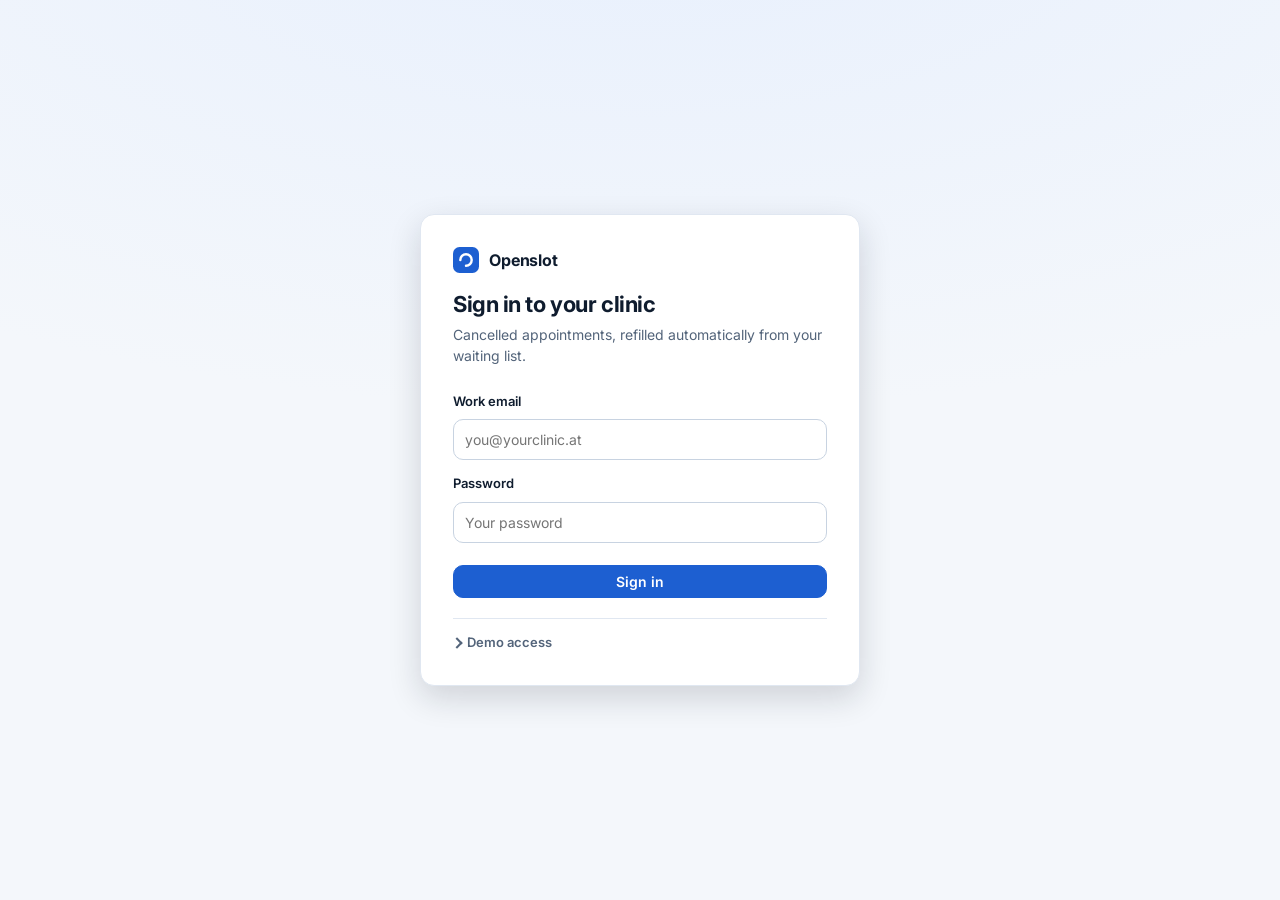
==== commit 10a824bf: "Openslot v6: product-style chrome (demo items in a menu), medical blue light default, dark and teal " ====
--- a/index.html
+++ b/index.html
@@ -3,11 +3,11 @@
 <head>
   <meta charset="utf-8">
   <meta name="viewport" content="width=device-width, initial-scale=1, viewport-fit=cover">
-  <meta name="theme-color" content="#0b6e68">
-  <script>try{var t=localStorage.getItem('openslot-theme');if(t)document.documentElement.dataset.theme=t}catch(e){}</script>
+  <meta name="theme-color" content="#1d5fd1">
+  <script>try{var d=document.documentElement,t=localStorage.getItem('openslot-theme')||'light',a=localStorage.getItem('openslot-accent');d.dataset.theme=t;if(a&&a!=='blue')d.dataset.accent=a}catch(e){document.documentElement.dataset.theme='light'}</script>
   <title>Openslot · Clinic app (demo)</title>
   <meta name="description" content="Openslot demo for clinics: cancelled appointments are refilled from the waiting list. All data is fictional.">
-  <link rel="icon" href="data:image/svg+xml,%3Csvg xmlns='http://www.w3.org/2000/svg' viewBox='0 0 32 32'%3E%3Crect width='32' height='32' rx='8' fill='%230b6e68'/%3E%3Cpath d='M9 16a7 7 0 1 1 7 7' fill='none' stroke='white' stroke-width='3' stroke-linecap='round'/%3E%3C/svg%3E">
+  <link rel="icon" href="data:image/svg+xml,%3Csvg xmlns='http://www.w3.org/2000/svg' viewBox='0 0 32 32'%3E%3Crect width='32' height='32' rx='8' fill='%231d5fd1'/%3E%3Cpath d='M9 16a7 7 0 1 1 7 7' fill='none' stroke='white' stroke-width='3' stroke-linecap='round'/%3E%3C/svg%3E">
   <link rel="preconnect" href="https://fonts.googleapis.com"><link rel="preconnect" href="https://fonts.gstatic.com" crossorigin>
   <link href="https://fonts.googleapis.com/css2?family=Inter:wght@400;500;600;700&display=swap" rel="stylesheet">
   <link rel="stylesheet" href="styles.css">
--- a/styles.css
+++ b/styles.css
@@ -1,35 +1,41 @@
 /* Openslot demo styles. Tokens first, then base, layout, components, patient app, responsive, dark mode. */
 :root{
-  --bg:#f3f5f6; --surface:#ffffff; --surface-2:#f8f9fa; --surface-3:#eef1f3;
-  --ink:#14202b; --muted:#566371; --line:#e1e5e9; --line-strong:#cbd2d9;
-  --brand:#0b6e68; --brand-strong:#084f4b; --brand-soft:#e5f3f1; --on-brand:#ffffff;
-  --info:#1d4ed8; --info-soft:#e8effe; --ok:#12733b; --ok-soft:#e3f4ea; --warn:#8a5200; --warn-soft:#fff3dc; --bad:#b3392e; --bad-soft:#fdecea;
-  --warn-line:#ecd29b; --info-line:#bccbf3; --ok-line:#b4dcc3; --bad-line:#f0c3be;
-  --now:#d4503f; --chart:#8fc4bf; --chart-live:#0b6e68;
+  --bg:#f4f7fb; --surface:#ffffff; --surface-2:#f8fafd; --surface-3:#eaf0f8;
+  --ink:#0f1c2e; --muted:#53647a; --line:#e0e7f1; --line-strong:#c8d3e1;
+  --brand:#1d5fd1; --brand-strong:#154aa8; --brand-soft:#e8f0fd; --on-brand:#ffffff;
+  --info:#1d5fd1; --info-soft:#e8f0fd; --ok:#12733b; --ok-soft:#e3f4ea; --warn:#8a5200; --warn-soft:#fff3dc; --bad:#b3392e; --bad-soft:#fdecea;
+  --booked:#6b7c93;
+  --warn-line:#ecd29b; --info-line:#bccffa; --ok-line:#b4dcc3; --bad-line:#f0c3be;
+  --now:#d4503f; --chart:#a9c3f0; --chart-live:#1d5fd1;
   --r-sm:6px; --r:10px; --r-lg:14px;
   --shadow:0 1px 2px rgba(16,24,40,.05); --shadow-lg:0 12px 32px rgba(16,24,40,.16);
   --font:"Inter",system-ui,-apple-system,"Segoe UI",Roboto,Helvetica,Arial,sans-serif;
   --ease:cubic-bezier(.2,.7,.2,1);
   color-scheme:light;
 }
-@media (prefers-color-scheme:dark){:root:not([data-theme="light"]){
-  --bg:#0e1418; --surface:#151d23; --surface-2:#1a242b; --surface-3:#212d35;
-  --ink:#e8edf1; --muted:#97a5b1; --line:#25313a; --line-strong:#364652;
-  --brand:#3bb8ac; --brand-strong:#66d3c8; --brand-soft:#123532; --on-brand:#04201d;
-  --info:#8aa9ff; --info-soft:#17244a; --ok:#5fcf8c; --ok-soft:#12301f; --warn:#f2bb66; --warn-soft:#38290b; --bad:#ff8c80; --bad-soft:#3a1916;
-  --warn-line:#5b4415; --info-line:#2b3d73; --ok-line:#1f5233; --bad-line:#6a2a25;
-  --now:#ff6b57; --chart:#2a6f69; --chart-live:#3bb8ac;
+/* Teal accent (option) */
+:root[data-accent="teal"]{--brand:#0b6e68;--brand-strong:#084f4b;--brand-soft:#e5f3f1;--chart:#8fc4bf;--chart-live:#0b6e68}
+/* Dark theme (option). Applies when chosen, or when Auto is chosen and the device prefers dark. */
+@media (prefers-color-scheme:dark){:root[data-theme="auto"]{
+  --bg:#0c141f; --surface:#121c2a; --surface-2:#172334; --surface-3:#1e2d42;
+  --ink:#e8eef6; --muted:#93a4b8; --line:#223248; --line-strong:#33475f;
+  --brand:#5b9bff; --brand-strong:#8ab8ff; --brand-soft:#14284a; --on-brand:#06142b;
+  --info:#7db0ff; --info-soft:#14284a; --ok:#5fcf8c; --ok-soft:#12301f; --warn:#f2bb66; --warn-soft:#38290b; --bad:#ff8c80; --bad-soft:#3a1916;
+  --booked:#7f90a8; --warn-line:#5b4415; --info-line:#28457a; --ok-line:#1f5233; --bad-line:#6a2a25;
+  --now:#ff6b57; --chart:#2c4f8c; --chart-live:#5b9bff;
   --shadow:0 1px 2px rgba(0,0,0,.4); --shadow-lg:0 12px 32px rgba(0,0,0,.55); color-scheme:dark;
-}}
+}
+:root[data-theme="auto"][data-accent="teal"]{--brand:#3bb8ac;--brand-strong:#66d3c8;--brand-soft:#123532;--on-brand:#04201d;--chart:#2a6f69;--chart-live:#3bb8ac}}
 :root[data-theme="dark"]{
-  --bg:#0e1418; --surface:#151d23; --surface-2:#1a242b; --surface-3:#212d35;
-  --ink:#e8edf1; --muted:#97a5b1; --line:#25313a; --line-strong:#364652;
-  --brand:#3bb8ac; --brand-strong:#66d3c8; --brand-soft:#123532; --on-brand:#04201d;
-  --info:#8aa9ff; --info-soft:#17244a; --ok:#5fcf8c; --ok-soft:#12301f; --warn:#f2bb66; --warn-soft:#38290b; --bad:#ff8c80; --bad-soft:#3a1916;
-  --warn-line:#5b4415; --info-line:#2b3d73; --ok-line:#1f5233; --bad-line:#6a2a25;
-  --now:#ff6b57; --chart:#2a6f69; --chart-live:#3bb8ac;
+  --bg:#0c141f; --surface:#121c2a; --surface-2:#172334; --surface-3:#1e2d42;
+  --ink:#e8eef6; --muted:#93a4b8; --line:#223248; --line-strong:#33475f;
+  --brand:#5b9bff; --brand-strong:#8ab8ff; --brand-soft:#14284a; --on-brand:#06142b;
+  --info:#7db0ff; --info-soft:#14284a; --ok:#5fcf8c; --ok-soft:#12301f; --warn:#f2bb66; --warn-soft:#38290b; --bad:#ff8c80; --bad-soft:#3a1916;
+  --booked:#7f90a8; --warn-line:#5b4415; --info-line:#28457a; --ok-line:#1f5233; --bad-line:#6a2a25;
+  --now:#ff6b57; --chart:#2c4f8c; --chart-live:#5b9bff;
   --shadow:0 1px 2px rgba(0,0,0,.4); --shadow-lg:0 12px 32px rgba(0,0,0,.55); color-scheme:dark;
 }
+:root[data-theme="dark"][data-accent="teal"]{--brand:#3bb8ac;--brand-strong:#66d3c8;--brand-soft:#123532;--on-brand:#04201d;--chart:#2a6f69;--chart-live:#3bb8ac}
 
 /* ---------- base ---------- */
 *{box-sizing:border-box}
@@ -193,7 +199,7 @@
 .sched-axis span{position:absolute;right:8px;font-size:11px;color:var(--muted);font-variant-numeric:tabular-nums}
 .hline{position:absolute;left:0;right:0;border-top:1px solid var(--surface-3)}
 .sched-col{min-width:0}
-.blk{position:absolute;left:6px;right:6px;border:1px solid var(--line-strong);border-left:4px solid var(--info);background:var(--surface);border-radius:var(--r-sm);padding:3px 8px;text-align:left;cursor:pointer;display:flex;flex-direction:row;gap:8px;align-items:flex-start;overflow:hidden;line-height:1.25;transition:background .2s,border-color .2s,box-shadow .15s}
+.blk{position:absolute;left:6px;right:6px;border:1px solid var(--line-strong);border-left:4px solid var(--booked);background:var(--surface);border-radius:var(--r-sm);padding:3px 8px;text-align:left;cursor:pointer;display:flex;flex-direction:row;gap:8px;align-items:flex-start;overflow:hidden;line-height:1.25;transition:background .2s,border-color .2s,box-shadow .15s}
 .blk:hover{box-shadow:0 2px 8px rgba(16,24,40,.12)}
 .blk-main{display:flex;flex-direction:column;min-width:0}
 .blk-t{font-size:11px;color:var(--muted);font-variant-numeric:tabular-nums;font-weight:600}
@@ -427,3 +433,42 @@
   input,select,textarea{font-size:16px}
   .nav a{min-height:44px}
 }
+
+/* ---------- product chrome: menus, search ---------- */
+.icon-btn{width:36px;height:36px;border-radius:var(--r);border:1px solid transparent;background:transparent;color:var(--muted);cursor:pointer;display:grid;place-items:center;transition:background .15s,color .15s}
+.icon-btn:hover,.icon-btn[aria-expanded="true"]{background:var(--surface-3);color:var(--ink)}
+.icon-btn svg{width:20px;height:20px;fill:none;stroke:currentColor;stroke-linecap:round}
+.avatar-btn{display:flex;align-items:center;gap:10px;padding:4px 8px 4px 4px;border-radius:999px;border:1px solid transparent;background:transparent;cursor:pointer;text-align:left;transition:background .15s}
+.avatar-btn:hover,.avatar-btn[aria-expanded="true"]{background:var(--surface-3)}
+.gsearch{flex:1;max-width:380px;position:relative;display:block;margin:0 auto}
+.gsearch svg{position:absolute;left:12px;top:50%;transform:translateY(-50%);width:16px;height:16px;fill:none;stroke:var(--muted);stroke-width:2;stroke-linecap:round;pointer-events:none}
+.gsearch input{padding:8px 12px 8px 34px;background:var(--surface-3);border-color:transparent;border-radius:999px;width:100%}
+.gsearch input:focus{background:var(--surface)}
+.pop-scrim{position:fixed;inset:0;z-index:44;background:transparent}
+.popover{position:fixed;top:64px;right:16px;width:300px;max-width:calc(100% - 20px);background:var(--surface);border:1px solid var(--line);border-radius:var(--r-lg);box-shadow:var(--shadow-lg);z-index:46;padding:8px;animation:pop2 .16s var(--ease)}
+.pop-head{display:flex;gap:12px;align-items:center;justify-content:space-between;padding:10px 10px 12px;border-bottom:1px solid var(--line);margin-bottom:6px}
+.pop-head .avatar{width:40px;height:40px;font-size:14px}
+.pop-head > div{flex:1;line-height:1.35;font-size:13px}
+.pop-row{display:flex;justify-content:space-between;align-items:center;gap:10px;padding:8px 10px;font-size:13px}
+.pop-row.col{flex-direction:column;align-items:stretch;gap:8px}
+.pop-row > span:first-child{color:var(--muted)}
+.pop-item{display:block;width:100%;text-align:left;padding:10px;border-radius:var(--r);background:none;border:0;cursor:pointer;font-weight:500;text-decoration:none;font-size:14px}
+.pop-item:hover{background:var(--surface-3)}
+.pop-item.danger{color:var(--bad)}
+.pop-note{font-size:12px;color:var(--muted);padding:10px 10px 6px;border-top:1px solid var(--line);margin-top:6px}
+@keyframes pop2{from{transform:translateY(-6px);opacity:0}to{transform:none;opacity:1}}
+.pt-top .popover,.pt-wrap ~ .popover{top:60px}
+details.demo-access{margin-top:20px;border-top:1px solid var(--line);padding-top:12px}
+details.demo-access summary{cursor:pointer;color:var(--muted);font-weight:600;font-size:13px;list-style:none;display:inline-flex;gap:6px;align-items:center}
+details.demo-access summary::before{content:"";width:6px;height:6px;border-right:2px solid currentColor;border-bottom:2px solid currentColor;transform:rotate(-45deg);transition:transform .15s}
+details.demo-access[open] summary::before{transform:rotate(45deg)}
+details.demo-access summary::-webkit-details-marker{display:none}
+.form-err{color:var(--bad);font-size:13px;margin-top:6px}
+.pt-card label{font-weight:600;font-size:13px;display:block;margin-bottom:6px}
+.pt-card label.check,.pt-card label.consent{font-weight:500;font-size:14px;display:flex}
+@media (max-width:1100px){.gsearch{display:none}.topbar{justify-content:space-between}}
+@media (max-width:820px){
+  .topbar-right > .icon-btn{display:grid}
+  .avatar-btn .user-t{display:none}
+  .popover{right:10px;top:60px}
+}
